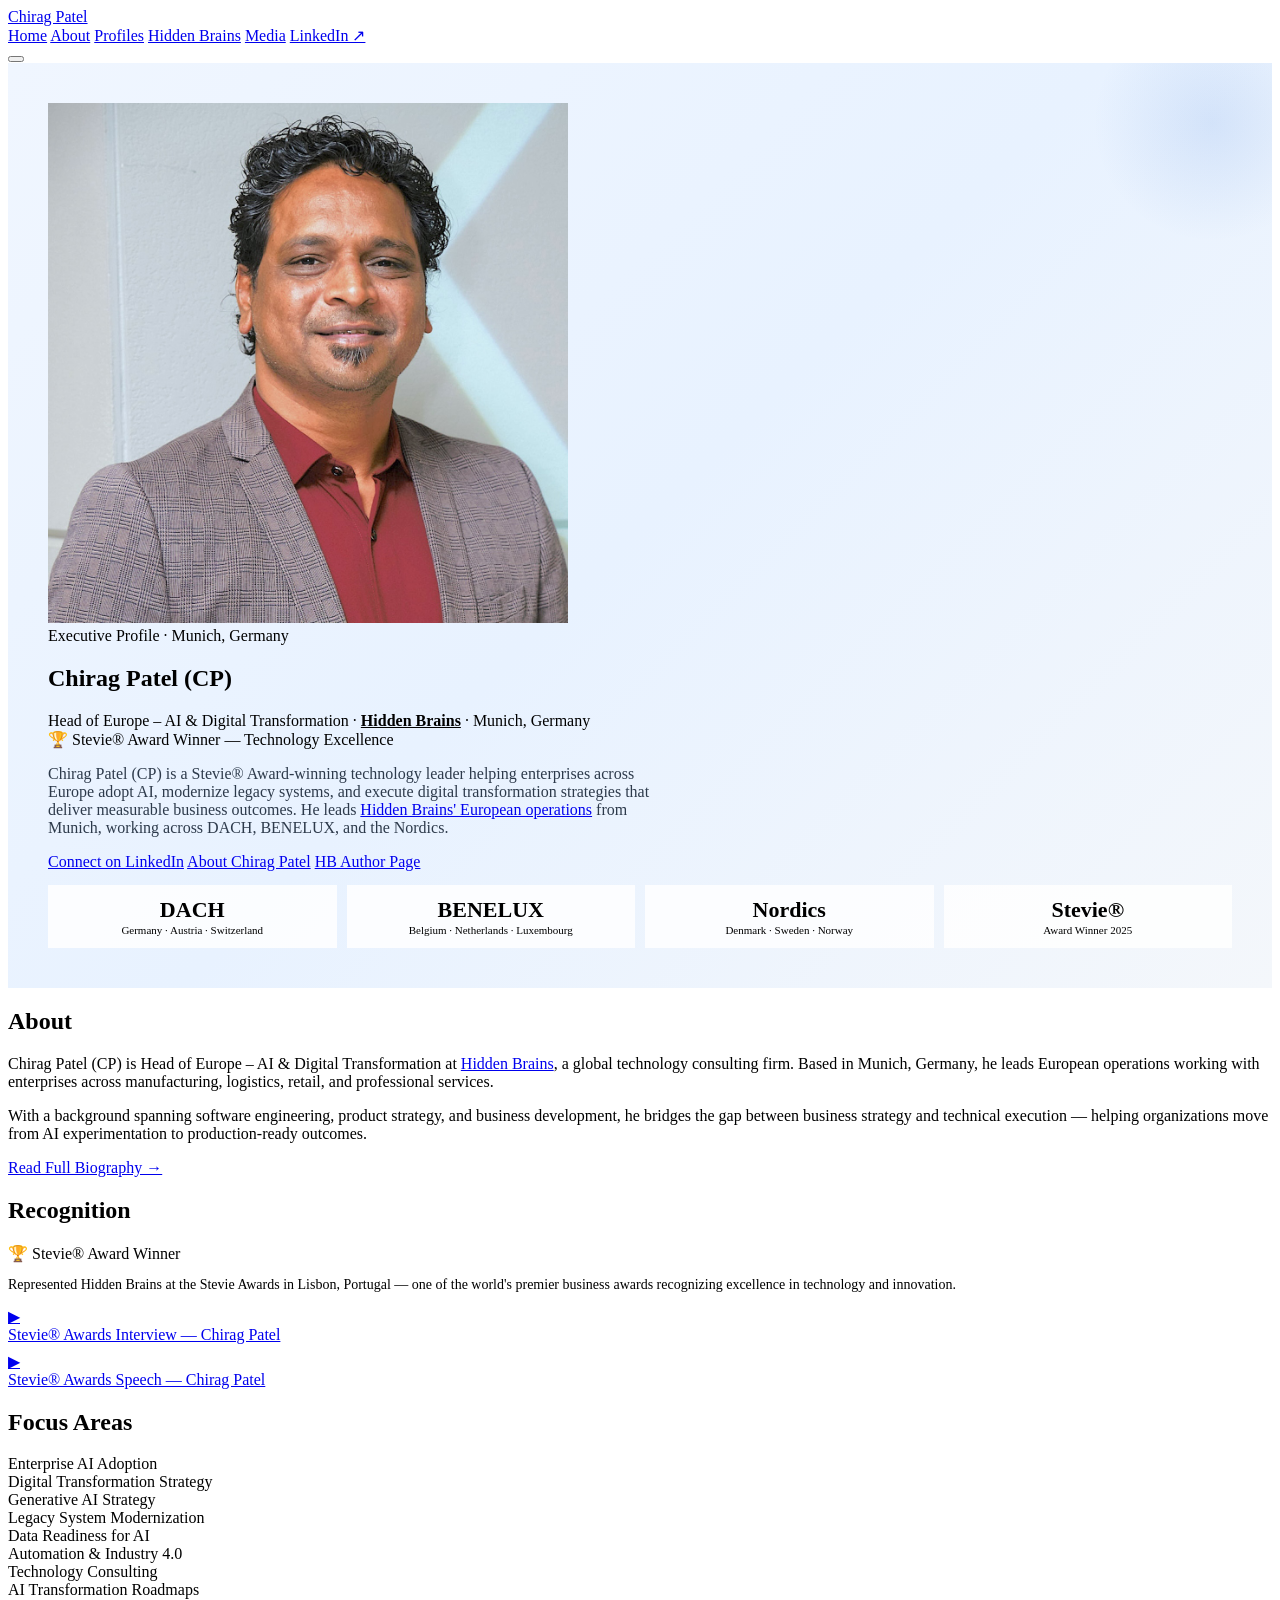
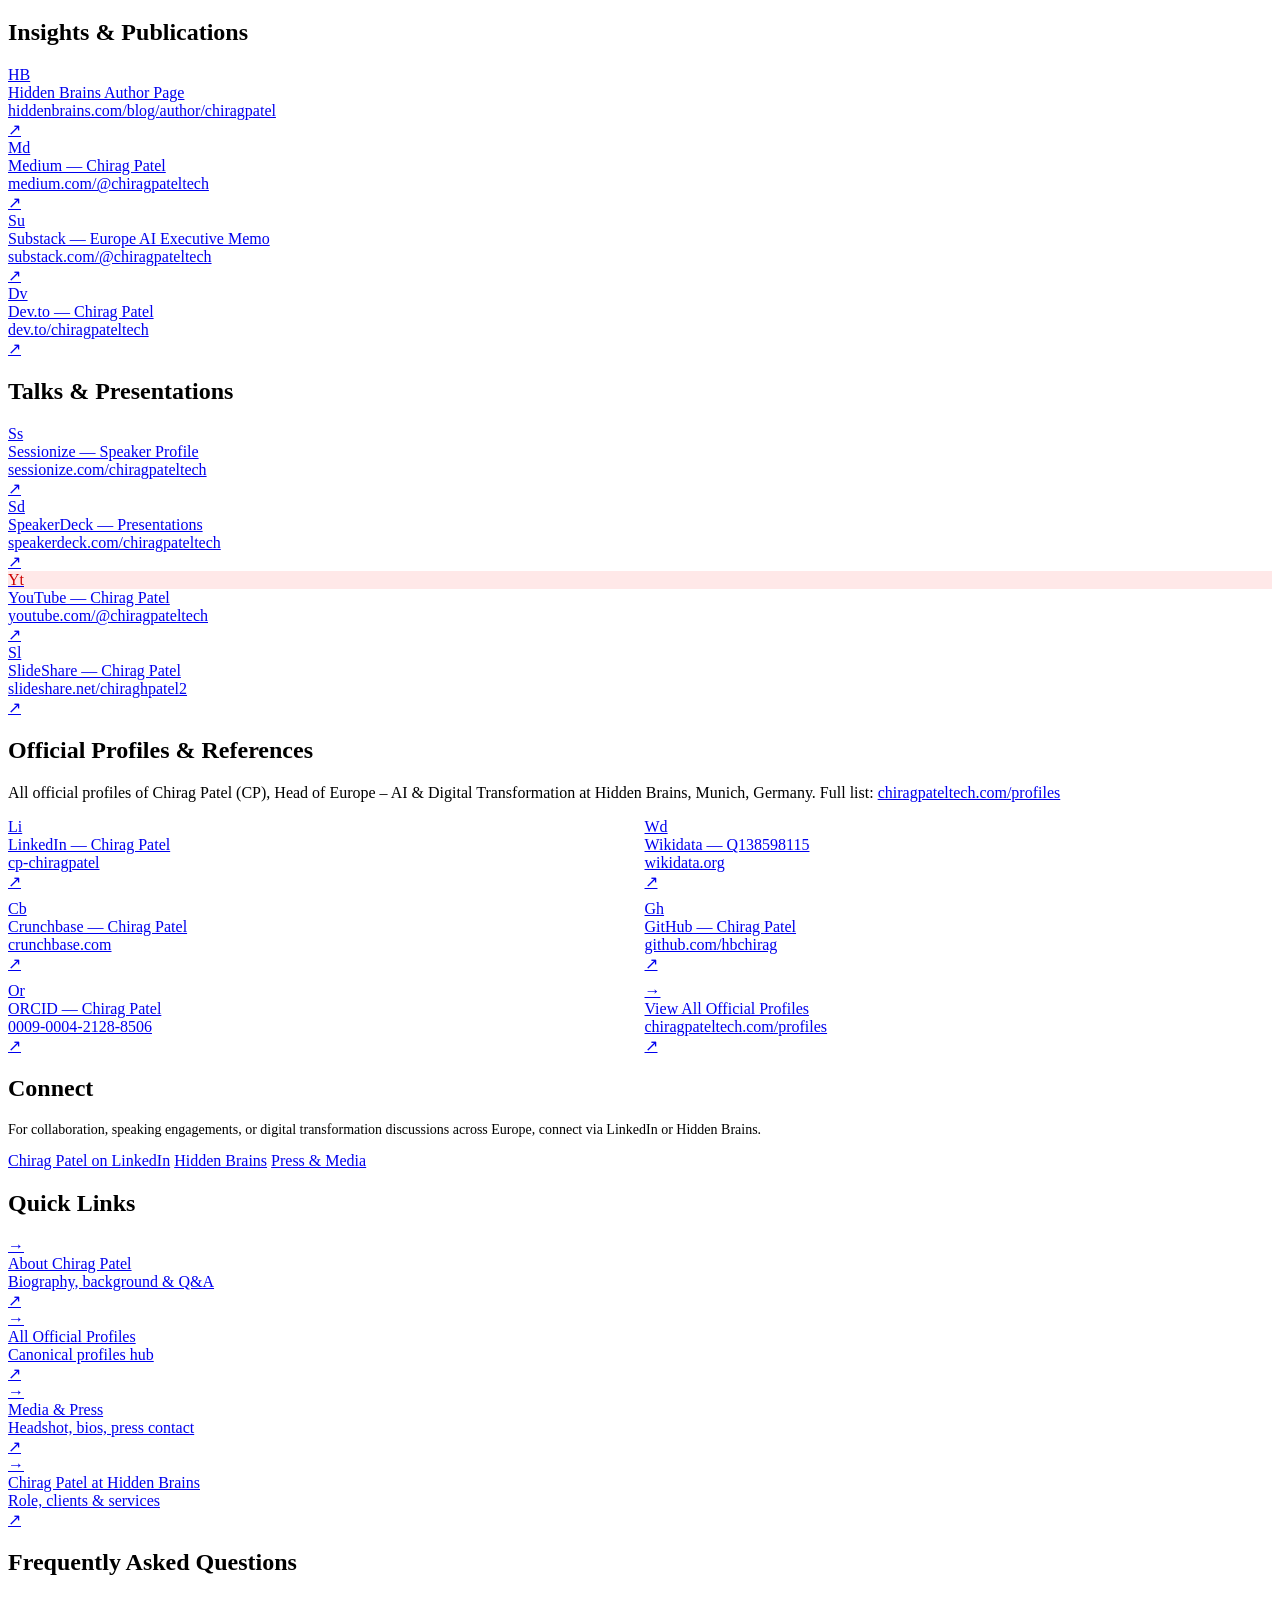
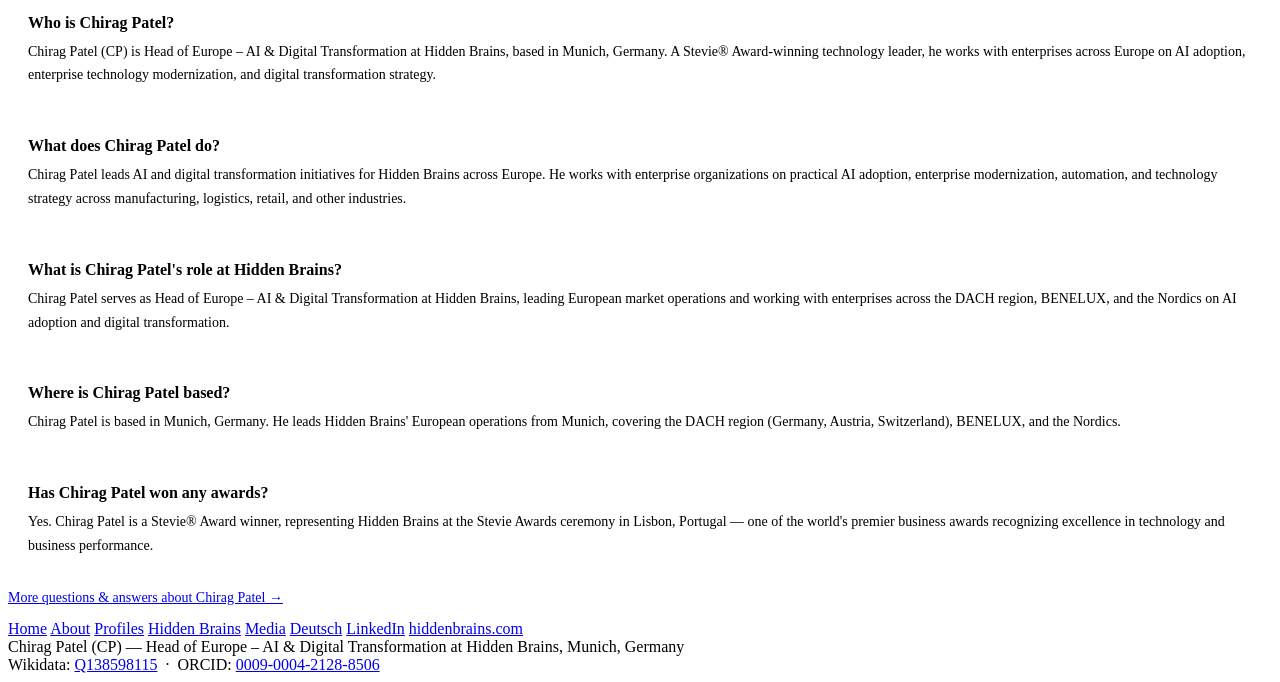
==== index.html @ 12da38e2 "Update index.html" ====
<!DOCTYPE html>
<html lang="en">
<head>
<meta charset="UTF-8"/>
<meta name="viewport" content="width=device-width,initial-scale=1.0"/>
<title>Chirag Patel (CP) — AI & Digital Transformation | Munich</title>
<meta name="description" content="Chirag Patel (CP), Head of Europe – AI & Digital Transformation at Hidden Brains, Munich. Stevie® Award winner. Enterprise AI across Europe."/>
<meta name="author" content="Chirag Patel"/>
<meta name="robots" content="index, follow"/>
<link rel="canonical" href="https://chiragpateltech.com/"/>
<link rel="alternate" hreflang="en" href="https://chiragpateltech.com/"/>
<link rel="alternate" hreflang="de" href="https://chiragpateltech.com/chirag-patel-muenchen"/>
<link rel="alternate" hreflang="x-default" href="https://chiragpateltech.com/"/>
<meta name="google-site-verification" content="b51nEF5Mv8X1yjSTfAau5msGA1bmDhkhypOXOXztSyU"/>
<meta name="msvalidate.01" content="3B73894235598F8B4BD6E9AF2F47E3A2"/>
<meta name="p:domain_verify" content="a752d822ec70c8e06800a8be96e46be3"/>
<meta property="og:title" content="Chirag Patel | Head of Europe – AI & Digital Transformation | Hidden Brains"/>
<meta property="og:description" content="Chirag Patel (CP) is Head of Europe – AI & Digital Transformation at Hidden Brains, Munich. Stevie® Award-winning technology leader helping European enterprises adopt AI."/>
<meta property="og:type" content="profile"/>
<meta property="og:url" content="https://chiragpateltech.com/"/>
<meta property="og:image" content="https://chiragpateltech.com/chirag-patel-head-of-europe-ai-digital-transformation.jpg"/>
<meta property="og:image:alt" content="Chirag Patel, Head of Europe – AI & Digital Transformation at Hidden Brains, Munich, Germany"/>
<meta property="og:site_name" content="Chirag Patel"/>
<meta property="og:locale" content="en_GB"/>
<meta property="og:locale:alternate" content="de_DE"/>
<meta property="profile:first_name" content="Chirag"/>
<meta property="profile:last_name" content="Patel"/>
<meta property="profile:username" content="chiragpateltech"/>
<meta name="twitter:card" content="summary_large_image"/>
<meta name="twitter:site" content="@chiragpateltech"/>
<meta name="twitter:creator" content="@chiragpateltech"/>
<meta name="twitter:title" content="Chirag Patel | Head of Europe – AI & Digital Transformation | Hidden Brains"/>
<meta name="twitter:description" content="Chirag Patel (CP) is Head of Europe – AI & Digital Transformation at Hidden Brains, Munich. Stevie® Award-winning leader helping European enterprises adopt AI."/>
<meta name="twitter:image" content="https://chiragpateltech.com/chirag-patel-head-of-europe-ai-digital-transformation.jpg"/>
<link rel="stylesheet" href="/style.css"/>
<script type="application/ld+json">
{"@context":"https://schema.org","@graph":[
{"@type":"WebSite","@id":"https://chiragpateltech.com/#website","url":"https://chiragpateltech.com/","name":"Chirag Patel","inLanguage":"en","description":"Official website of Chirag Patel (CP), Head of Europe – AI & Digital Transformation at Hidden Brains, Munich, Germany."},
{"@type":"Organization","@id":"https://www.hiddenbrains.com/#organization","name":"Hidden Brains","url":"https://www.hiddenbrains.com/"},
{"@type":"Person","@id":"https://chiragpateltech.com/#person","name":"Chirag Patel","alternateName":"CP","url":"https://chiragpateltech.com/","image":{"@type":"ImageObject","url":"https://chiragpateltech.com/chirag-patel-head-of-europe-ai-digital-transformation.jpg","caption":"Chirag Patel, Head of Europe – AI & Digital Transformation at Hidden Brains, Munich, Germany"},"jobTitle":"Head of Europe – AI & Digital Transformation","description":"Chirag Patel (CP) is Head of Europe – AI & Digital Transformation at Hidden Brains, based in Munich, Germany. Stevie® Award-winning technology leader helping enterprises across Europe adopt AI and execute digital transformation strategies.","award":"Stevie® Award","email":"chirag.hpatel@hiddenbrains.in","address":{"@type":"PostalAddress","addressLocality":"Munich","addressRegion":"Bavaria","addressCountry":"DE"},"worksFor":{"@id":"https://www.hiddenbrains.com/#organization"},"affiliation":{"@id":"https://www.hiddenbrains.com/#organization"},"knowsAbout":["Artificial Intelligence","Digital Transformation","Enterprise Technology","AI Strategy","Generative AI","Industry 4.0","Enterprise Automation","Technology Consulting"],"sameAs":["https://www.linkedin.com/in/cp-chiragpatel","https://www.wikidata.org/wiki/Q138598115","https://orcid.org/0009-0004-2128-8506","https://github.com/hbchirag","https://medium.com/@chiragpateltech","https://www.crunchbase.com/person/chirag-patel-a40a","https://huggingface.co/chiragpateltech","https://sessionize.com/chiragpateltech","https://x.com/chiragpateltech","https://substack.com/@chiragpateltech","https://speakerdeck.com/chiragpateltech","https://stackoverflow.com/users/3539782/chirag-patel","https://www.hiddenbrains.com/blog/author/chiragpatel","https://dev.to/chiragpateltech","https://www.xing.com/profile/Chirag_Patel011835","https://www.quora.com/profile/Chirag-Patel-434","https://gravatar.com/chiragpateltech","https://www.producthunt.com/@chiragpatelhiddenbrains","https://wellfound.com/u/chiragpateltech","https://www.indiehackers.com/chiragpateltech","https://independent.academia.edu/chiragpateltech","https://www.scribd.com/chiragpateltech","https://issuu.com/chiragpatelhiddenbrains","https://gitlab.com/chiragpateltech","https://flipboard.com/@chiragpateltech","https://vimeo.com/chiragpateltech","https://www.reddit.com/user/chirag_patel_hb/","https://www.slideshare.net/chiraghpatel2","https://about.me/chiragpatelhb","https://www.behance.net/chiragpatelhb","https://dribbble.com/chiragpateltech","https://codepen.io/chiragpatelhiddenbrains","https://de.pinterest.com/chiragpateltecheu/","https://www.flickr.com/people/chiragpatelhiddenbrains","https://unsplash.com/@chiragpateltech","https://500px.com/p/chiragpateltech","https://www.tumblr.com/chiragpatelhiddenbrains","https://wordpress.com/reader/users/chiragpateltech","https://bsky.app/profile/chiragpateltech.bsky.social","https://mastodon.social/@chiragpatel","https://www.youtube.com/@chiragpateltech","https://www.f6s.com/chirag-patel-hiddenbrains"]},
{"@type":"WebPage","@id":"https://chiragpateltech.com/#webpage","url":"https://chiragpateltech.com/","name":"Chirag Patel | Head of Europe – AI & Digital Transformation | Hidden Brains","isPartOf":{"@id":"https://chiragpateltech.com/#website"},"about":{"@id":"https://chiragpateltech.com/#person"},"mainEntity":{"@id":"https://chiragpateltech.com/#person"},"inLanguage":"en"},
{"@type":"FAQPage","@id":"https://chiragpateltech.com/#faq","mainEntity":[
{"@type":"Question","name":"Who is Chirag Patel?","acceptedAnswer":{"@type":"Answer","text":"Chirag Patel (CP) is Head of Europe – AI & Digital Transformation at Hidden Brains, based in Munich, Germany. A Stevie® Award-winning technology leader, he works with enterprises across Europe on AI adoption, enterprise technology modernization, and digital transformation strategy."}},
{"@type":"Question","name":"What does Chirag Patel do?","acceptedAnswer":{"@type":"Answer","text":"Chirag Patel leads AI and digital transformation initiatives for Hidden Brains across Europe, working with enterprise organizations on practical AI adoption, enterprise modernization, automation, and technology strategy across manufacturing, logistics, retail, and other industries."}},
{"@type":"Question","name":"What is Chirag Patel's role at Hidden Brains?","acceptedAnswer":{"@type":"Answer","text":"Chirag Patel serves as Head of Europe – AI & Digital Transformation at Hidden Brains, leading European market operations and working with enterprises across the DACH region, BENELUX, and the Nordics."}},
{"@type":"Question","name":"Where is Chirag Patel based?","acceptedAnswer":{"@type":"Answer","text":"Chirag Patel is based in Munich, Germany, leading Hidden Brains' European operations across the DACH region, BENELUX, and the Nordics."}},
{"@type":"Question","name":"Has Chirag Patel won any awards?","acceptedAnswer":{"@type":"Answer","text":"Yes. Chirag Patel is a Stevie® Award winner, representing Hidden Brains at the Stevie Awards — one of the world's premier business awards recognizing excellence in technology and business performance."}}
]}
]}
</script>
<style>
.hero-section{background:linear-gradient(135deg,#f0f6ff 0%,#e8f2ff 50%,#f4f7fb 100%);border-radius:var(--r-xl);padding:40px;margin-bottom:20px;border:1px solid var(--line);overflow:hidden;position:relative}
.hero-section::after{content:"";position:absolute;top:-60px;right:-60px;width:240px;height:240px;background:radial-gradient(circle,rgba(11,87,208,.1) 0%,transparent 70%);pointer-events:none}
.hero-section .hero-grid{position:relative;z-index:1}
.stat-row{display:flex;flex-wrap:wrap;gap:10px;margin-top:14px}
.stat-item{background:rgba(255,255,255,.85);border:1px solid var(--line);border-radius:var(--r-md);padding:12px 16px;text-align:center;flex:1;min-width:120px}
.stat-n{font-size:22px;font-weight:800;color:var(--accent-dark)}
.stat-l{font-size:11px;color:var(--muted);margin-top:1px}
.focus-section{margin-top:20px}
.profiles-2col{display:grid;grid-template-columns:1fr 1fr;gap:9px}
.section-gap{margin-top:20px}
.faq-item{padding:18px 20px;background:var(--bg2);border:1px solid var(--line);border-radius:var(--r-lg);margin-bottom:14px}
.faq-q{font-size:16px;font-weight:700;color:var(--text);margin-bottom:8px}
.faq-a{font-size:14px;color:var(--muted);margin:0;line-height:1.7}
@media(max-width:768px){.hero-section{padding:24px}.profiles-2col{grid-template-columns:1fr}.stat-row{gap:8px}}
</style>
</head>
<body>

<nav class="sitenav">
  <div class="nav-inner">
    <a class="nav-brand" href="/" title="Chirag Patel — Home">Chirag Patel</a>
    <div class="nav-links" id="navlinks">
      <a href="/" class="act" title="Home">Home</a>
      <a href="/about-chirag-patel" title="About Chirag Patel">About</a>
      <a href="/profiles" title="Official Profiles">Profiles</a>
      <a href="/chirag-patel-hidden-brains" title="Chirag Patel at Hidden Brains">Hidden Brains</a>
      <a href="/media" title="Media & Press">Media</a>
      <a class="nav-cta" href="https://www.linkedin.com/in/cp-chiragpatel" target="_blank" rel="noopener" title="Connect on LinkedIn">LinkedIn ↗</a>
    </div>
    <button class="nav-toggle" id="navtoggle" aria-label="Open menu"><span></span><span></span><span></span></button>
  </div>
</nav>

<div class="wrap">

  <!-- HERO -->
  <section class="hero-section">
    <div class="hero-grid">
      <div class="hero-photo-wrap">
        <img class="hero-photo" src="/chirag-patel-head-of-europe-ai-digital-transformation.jpg" alt="Chirag Patel, Head of Europe – AI & Digital Transformation at Hidden Brains, based in Munich, Germany" width="520" height="520" loading="eager" fetchpriority="high"/>
      </div>
      <div>
        <div class="eyebrow">Executive Profile · Munich, Germany</div>
        <h1 class="page-title">Chirag Patel (CP)</h1>
        <div class="meta-line">
          <span class="meta-tag">Head of Europe – AI &amp; Digital Transformation</span>
          <span class="meta-dot">·</span>
          <a href="https://www.hiddenbrains.com/" target="_blank" rel="noopener" title="Hidden Brains" style="color:var(--muted);font-weight:600">Hidden Brains</a>
          <span class="meta-dot">·</span>
          <span>Munich, Germany</span>
        </div>
        <div class="award-badge" style="margin-bottom:16px">🏆 Stevie® Award Winner — Technology Excellence</div>
        <p style="font-size:16px;color:#2d3a4b;max-width:620px">Chirag Patel (CP) is a Stevie® Award-winning technology leader helping enterprises across Europe adopt AI, modernize legacy systems, and execute digital transformation strategies that deliver measurable business outcomes. He leads <a href="https://www.hiddenbrains.com/software-development-company-europe.html" target="_blank" rel="noopener" title="Hidden Brains Europe">Hidden Brains' European operations</a> from Munich, working across DACH, BENELUX, and the Nordics.</p>
        <div class="btn-group">
          <a class="btn btn-p" href="https://www.linkedin.com/in/cp-chiragpatel" target="_blank" rel="noopener" title="Chirag Patel on LinkedIn">Connect on LinkedIn</a>
          <a class="btn btn-s" href="/about-chirag-patel" title="About Chirag Patel">About Chirag Patel</a>
          <a class="btn btn-s" href="https://www.hiddenbrains.com/blog/author/chiragpatel" target="_blank" rel="noopener" title="Chirag Patel at Hidden Brains">HB Author Page</a>
        </div>
        <div class="stat-row">
          <div class="stat-item"><div class="stat-n">DACH</div><div class="stat-l">Germany · Austria · Switzerland</div></div>
          <div class="stat-item"><div class="stat-n">BENELUX</div><div class="stat-l">Belgium · Netherlands · Luxembourg</div></div>
          <div class="stat-item"><div class="stat-n">Nordics</div><div class="stat-l">Denmark · Sweden · Norway</div></div>
          <div class="stat-item"><div class="stat-n">Stevie®</div><div class="stat-l">Award Winner 2025</div></div>
        </div>
      </div>
    </div>
  </section>

  <!-- ABOUT + RECOGNITION 2-COL -->
  <div class="g2 section-gap">
    <div class="card">
      <h2 class="sec-title">About</h2>
      <p>Chirag Patel (CP) is Head of Europe – AI &amp; Digital Transformation at <a href="https://www.hiddenbrains.com/" target="_blank" rel="noopener" title="Hidden Brains">Hidden Brains</a>, a global technology consulting firm. Based in Munich, Germany, he leads European operations working with enterprises across manufacturing, logistics, retail, and professional services.</p>
      <p>With a background spanning software engineering, product strategy, and business development, he bridges the gap between business strategy and technical execution — helping organizations move from AI experimentation to production-ready outcomes.</p>
      <a class="btn btn-s" href="/about-chirag-patel" title="Full biography of Chirag Patel" style="margin-top:6px">Read Full Biography →</a>
    </div>
    <div class="card">
      <h2 class="sec-title">Recognition</h2>
      <div class="award-badge" style="margin-bottom:14px">🏆 Stevie® Award Winner</div>
      <p style="font-size:14px;color:var(--muted)">Represented Hidden Brains at the Stevie Awards in Lisbon, Portugal — one of the world's premier business awards recognizing excellence in technology and innovation.</p>
      <div style="margin-top:14px;display:grid;gap:8px">
        <a class="vid-row" href="https://www.youtube.com/watch?v=zhTV5Y3raMI" target="_blank" rel="noopener" title="Chirag Patel Stevie Awards Interview">
          <div class="vid-icon">▶</div>
          <div class="vid-title">Stevie® Awards Interview — Chirag Patel</div>
        </a>
        <a class="vid-row" href="https://www.youtube.com/watch?v=dyERn0jrpK0" target="_blank" rel="noopener" title="Chirag Patel Stevie Awards Speech">
          <div class="vid-icon">▶</div>
          <div class="vid-title">Stevie® Awards Speech — Chirag Patel</div>
        </a>
      </div>
    </div>
  </div>

  <!-- FOCUS AREAS -->
  <div class="card section-gap">
    <h2 class="sec-title">Focus Areas</h2>
    <div class="g4">
      <div class="chip">Enterprise AI Adoption</div>
      <div class="chip">Digital Transformation Strategy</div>
      <div class="chip">Generative AI Strategy</div>
      <div class="chip">Legacy System Modernization</div>
      <div class="chip">Data Readiness for AI</div>
      <div class="chip">Automation &amp; Industry 4.0</div>
      <div class="chip">Technology Consulting</div>
      <div class="chip">AI Transformation Roadmaps</div>
    </div>
  </div>

  <!-- INSIGHTS + TALKS -->
  <div class="g2 section-gap">
    <div class="card">
      <h2 class="sec-title">Insights &amp; Publications</h2>
      <div class="p-list">
        <a class="p-row" href="https://www.hiddenbrains.com/blog/author/chiragpatel" target="_blank" rel="noopener" title="Chirag Patel articles at Hidden Brains">
          <div class="p-icon">HB</div>
          <div class="p-info"><div class="p-name">Hidden Brains Author Page</div><div class="p-handle">hiddenbrains.com/blog/author/chiragpatel</div></div>
          <span class="p-arr">↗</span>
        </a>
        <a class="p-row" href="https://medium.com/@chiragpateltech" target="_blank" rel="noopener" title="Chirag Patel on Medium">
          <div class="p-icon">Md</div>
          <div class="p-info"><div class="p-name">Medium — Chirag Patel</div><div class="p-handle">medium.com/@chiragpateltech</div></div>
          <span class="p-arr">↗</span>
        </a>
        <a class="p-row" href="https://substack.com/@chiragpateltech" target="_blank" rel="noopener" title="Chirag Patel Substack">
          <div class="p-icon">Su</div>
          <div class="p-info"><div class="p-name">Substack — Europe AI Executive Memo</div><div class="p-handle">substack.com/@chiragpateltech</div></div>
          <span class="p-arr">↗</span>
        </a>
        <a class="p-row" href="https://dev.to/chiragpateltech" target="_blank" rel="noopener" title="Chirag Patel on Dev.to">
          <div class="p-icon">Dv</div>
          <div class="p-info"><div class="p-name">Dev.to — Chirag Patel</div><div class="p-handle">dev.to/chiragpateltech</div></div>
          <span class="p-arr">↗</span>
        </a>
      </div>
    </div>
    <div class="card">
      <h2 class="sec-title">Talks &amp; Presentations</h2>
      <div class="p-list">
        <a class="p-row" href="https://sessionize.com/chiragpateltech" target="_blank" rel="noopener" title="Chirag Patel speaker profile on Sessionize">
          <div class="p-icon">Ss</div>
          <div class="p-info"><div class="p-name">Sessionize — Speaker Profile</div><div class="p-handle">sessionize.com/chiragpateltech</div></div>
          <span class="p-arr">↗</span>
        </a>
        <a class="p-row" href="https://speakerdeck.com/chiragpateltech" target="_blank" rel="noopener" title="Chirag Patel on SpeakerDeck">
          <div class="p-icon">Sd</div>
          <div class="p-info"><div class="p-name">SpeakerDeck — Presentations</div><div class="p-handle">speakerdeck.com/chiragpateltech</div></div>
          <span class="p-arr">↗</span>
        </a>
        <a class="p-row" href="https://www.youtube.com/@chiragpateltech" target="_blank" rel="noopener" title="Chirag Patel YouTube Channel">
          <div class="p-icon" style="background:#ffe8e8;color:#c00">Yt</div>
          <div class="p-info"><div class="p-name">YouTube — Chirag Patel</div><div class="p-handle">youtube.com/@chiragpateltech</div></div>
          <span class="p-arr">↗</span>
        </a>
        <a class="p-row" href="https://www.slideshare.net/chiraghpatel2" target="_blank" rel="noopener" title="Chirag Patel on SlideShare">
          <div class="p-icon">Sl</div>
          <div class="p-info"><div class="p-name">SlideShare — Chirag Patel</div><div class="p-handle">slideshare.net/chiraghpatel2</div></div>
          <span class="p-arr">↗</span>
        </a>
      </div>
    </div>
  </div>

  <!-- OFFICIAL PROFILES -->
  <div class="card section-gap">
    <h2 class="sec-title">Official Profiles &amp; References</h2>
    <p class="text-sm text-muted mb-4">All official profiles of Chirag Patel (CP), Head of Europe – AI &amp; Digital Transformation at Hidden Brains, Munich, Germany. Full list: <a href="/profiles" title="All official Chirag Patel profiles">chiragpateltech.com/profiles</a></p>
    <div class="profiles-2col">
      <a class="p-row" href="https://www.linkedin.com/in/cp-chiragpatel" target="_blank" rel="noopener" title="Chirag Patel LinkedIn"><div class="p-icon">Li</div><div class="p-info"><div class="p-name">LinkedIn — Chirag Patel</div><div class="p-handle">cp-chiragpatel</div></div><span class="p-arr">↗</span></a>
      <a class="p-row" href="https://www.wikidata.org/wiki/Q138598115" target="_blank" rel="noopener" title="Chirag Patel Wikidata"><div class="p-icon">Wd</div><div class="p-info"><div class="p-name">Wikidata — Q138598115</div><div class="p-handle">wikidata.org</div></div><span class="p-arr">↗</span></a>
      <a class="p-row" href="https://www.crunchbase.com/person/chirag-patel-a40a" target="_blank" rel="noopener" title="Chirag Patel Crunchbase"><div class="p-icon">Cb</div><div class="p-info"><div class="p-name">Crunchbase — Chirag Patel</div><div class="p-handle">crunchbase.com</div></div><span class="p-arr">↗</span></a>
      <a class="p-row" href="https://github.com/hbchirag" target="_blank" rel="noopener" title="Chirag Patel GitHub"><div class="p-icon">Gh</div><div class="p-info"><div class="p-name">GitHub — Chirag Patel</div><div class="p-handle">github.com/hbchirag</div></div><span class="p-arr">↗</span></a>
      <a class="p-row" href="https://orcid.org/0009-0004-2128-8506" target="_blank" rel="noopener" title="Chirag Patel ORCID"><div class="p-icon">Or</div><div class="p-info"><div class="p-name">ORCID — Chirag Patel</div><div class="p-handle">0009-0004-2128-8506</div></div><span class="p-arr">↗</span></a>
      <a class="p-row" href="/profiles" title="All official profiles of Chirag Patel"><div class="p-icon" style="background:var(--bg2)">→</div><div class="p-info"><div class="p-name">View All Official Profiles</div><div class="p-handle">chiragpateltech.com/profiles</div></div><span class="p-arr">↗</span></a>
    </div>
  </div>

  <!-- CONNECT + QUICK LINKS -->
  <div class="g2 section-gap">
    <div class="card">
      <h2 class="sec-title">Connect</h2>
      <p style="color:var(--muted);font-size:14px">For collaboration, speaking engagements, or digital transformation discussions across Europe, connect via LinkedIn or Hidden Brains.</p>
      <div class="btn-group">
        <a class="btn btn-p" href="https://www.linkedin.com/in/cp-chiragpatel" target="_blank" rel="noopener" title="Chirag Patel LinkedIn">Chirag Patel on LinkedIn</a>
        <a class="btn btn-s" href="https://www.hiddenbrains.com/" target="_blank" rel="noopener" title="Hidden Brains Website">Hidden Brains</a>
        <a class="btn btn-s" href="/media" title="Press & Media resources for Chirag Patel">Press &amp; Media</a>
      </div>
    </div>
    <div class="card">
      <h2 class="sec-title">Quick Links</h2>
      <div class="p-list">
        <a class="p-row" href="/about-chirag-patel" title="About Chirag Patel"><div class="p-icon">→</div><div class="p-info"><div class="p-name">About Chirag Patel</div><div class="p-handle">Biography, background &amp; Q&amp;A</div></div><span class="p-arr">↗</span></a>
        <a class="p-row" href="/profiles" title="All official Chirag Patel profiles"><div class="p-icon">→</div><div class="p-info"><div class="p-name">All Official Profiles</div><div class="p-handle">Canonical profiles hub</div></div><span class="p-arr">↗</span></a>
        <a class="p-row" href="/media" title="Media & Press"><div class="p-icon">→</div><div class="p-info"><div class="p-name">Media &amp; Press</div><div class="p-handle">Headshot, bios, press contact</div></div><span class="p-arr">↗</span></a>
        <a class="p-row" href="/chirag-patel-hidden-brains" title="Chirag Patel at Hidden Brains"><div class="p-icon">→</div><div class="p-info"><div class="p-name">Chirag Patel at Hidden Brains</div><div class="p-handle">Role, clients &amp; services</div></div><span class="p-arr">↗</span></a>
      </div>
    </div>
  </div>

  <!-- FAQ -->
  <div class="card section-gap">
    <h2 class="sec-title">Frequently Asked Questions</h2>
    <div class="faq-item"><div class="faq-q">Who is Chirag Patel?</div><p class="faq-a">Chirag Patel (CP) is Head of Europe – AI &amp; Digital Transformation at Hidden Brains, based in Munich, Germany. A Stevie® Award-winning technology leader, he works with enterprises across Europe on AI adoption, enterprise technology modernization, and digital transformation strategy.</p></div>
    <div class="faq-item"><div class="faq-q">What does Chirag Patel do?</div><p class="faq-a">Chirag Patel leads AI and digital transformation initiatives for Hidden Brains across Europe. He works with enterprise organizations on practical AI adoption, enterprise modernization, automation, and technology strategy across manufacturing, logistics, retail, and other industries.</p></div>
    <div class="faq-item"><div class="faq-q">What is Chirag Patel's role at Hidden Brains?</div><p class="faq-a">Chirag Patel serves as Head of Europe – AI &amp; Digital Transformation at Hidden Brains, leading European market operations and working with enterprises across the DACH region, BENELUX, and the Nordics on AI adoption and digital transformation.</p></div>
    <div class="faq-item"><div class="faq-q">Where is Chirag Patel based?</div><p class="faq-a">Chirag Patel is based in Munich, Germany. He leads Hidden Brains' European operations from Munich, covering the DACH region (Germany, Austria, Switzerland), BENELUX, and the Nordics.</p></div>
    <div class="faq-item"><div class="faq-q">Has Chirag Patel won any awards?</div><p class="faq-a">Yes. Chirag Patel is a Stevie® Award winner, representing Hidden Brains at the Stevie Awards ceremony in Lisbon, Portugal — one of the world's premier business awards recognizing excellence in technology and business performance.</p></div>
    <p style="margin-top:14px;font-size:14px"><a href="/about-chirag-patel" title="More questions about Chirag Patel">More questions &amp; answers about Chirag Patel →</a></p>
  </div>

</div><!-- /wrap -->

<footer class="site-footer">
  <div class="footer-links">
    <a href="/" title="Home">Home</a>
    <a href="/about-chirag-patel" title="About">About</a>
    <a href="/profiles" title="Profiles">Profiles</a>
    <a href="/chirag-patel-hidden-brains" title="Hidden Brains">Hidden Brains</a>
    <a href="/media" title="Media">Media</a>
    <a href="/chirag-patel-muenchen" title="Deutsch">Deutsch</a>
    <a href="https://www.linkedin.com/in/cp-chiragpatel" target="_blank" rel="noopener" title="LinkedIn">LinkedIn</a>
    <a href="https://www.hiddenbrains.com/" target="_blank" rel="noopener" title="Hidden Brains">hiddenbrains.com</a>
  </div>
  <div class="footer-copy">
    Chirag Patel (CP) — Head of Europe – AI &amp; Digital Transformation at Hidden Brains, Munich, Germany<br>
    Wikidata: <a href="https://www.wikidata.org/wiki/Q138598115" target="_blank" rel="noopener">Q138598115</a> &nbsp;·&nbsp;
    ORCID: <a href="https://orcid.org/0009-0004-2128-8506" target="_blank" rel="noopener">0009-0004-2128-8506</a>
  </div>
</footer>

<script>
document.getElementById('navtoggle').addEventListener('click',function(){
  document.getElementById('navlinks').classList.toggle('open');
});
</script>
</body>
</html>
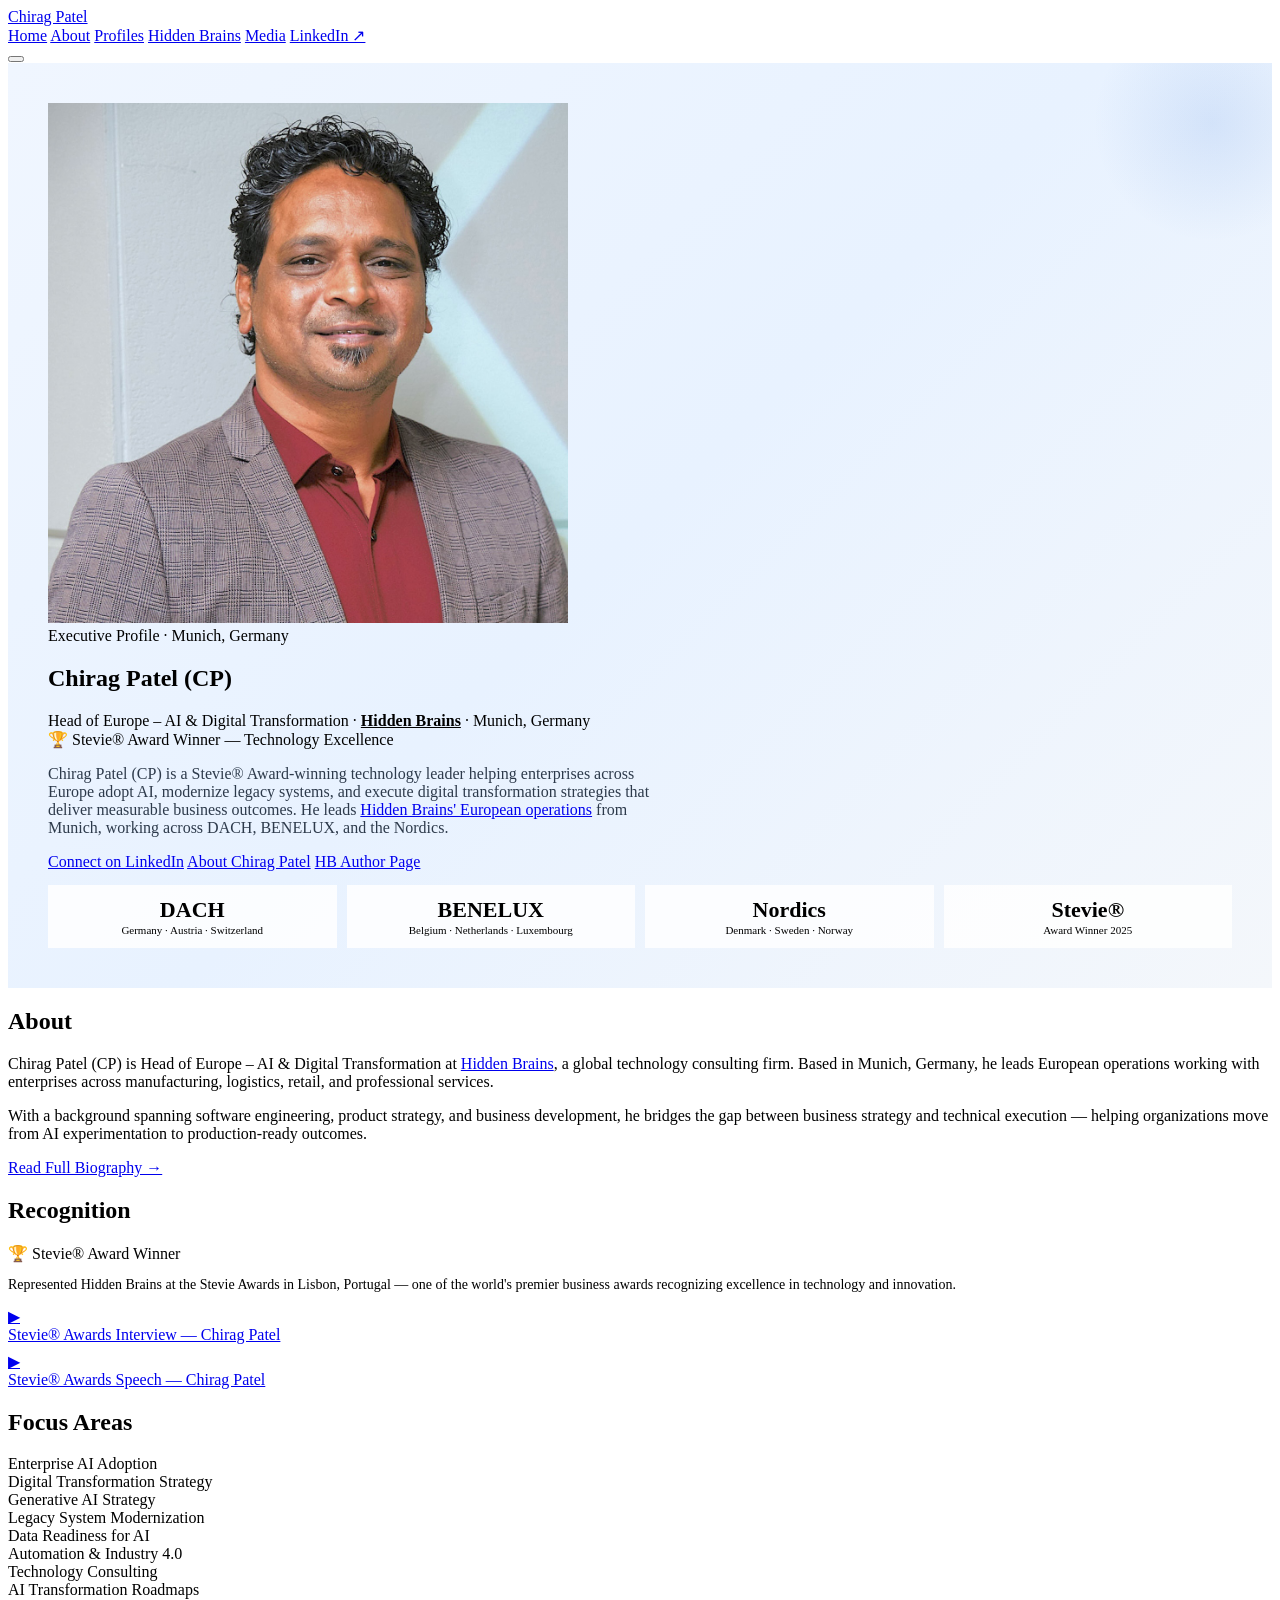
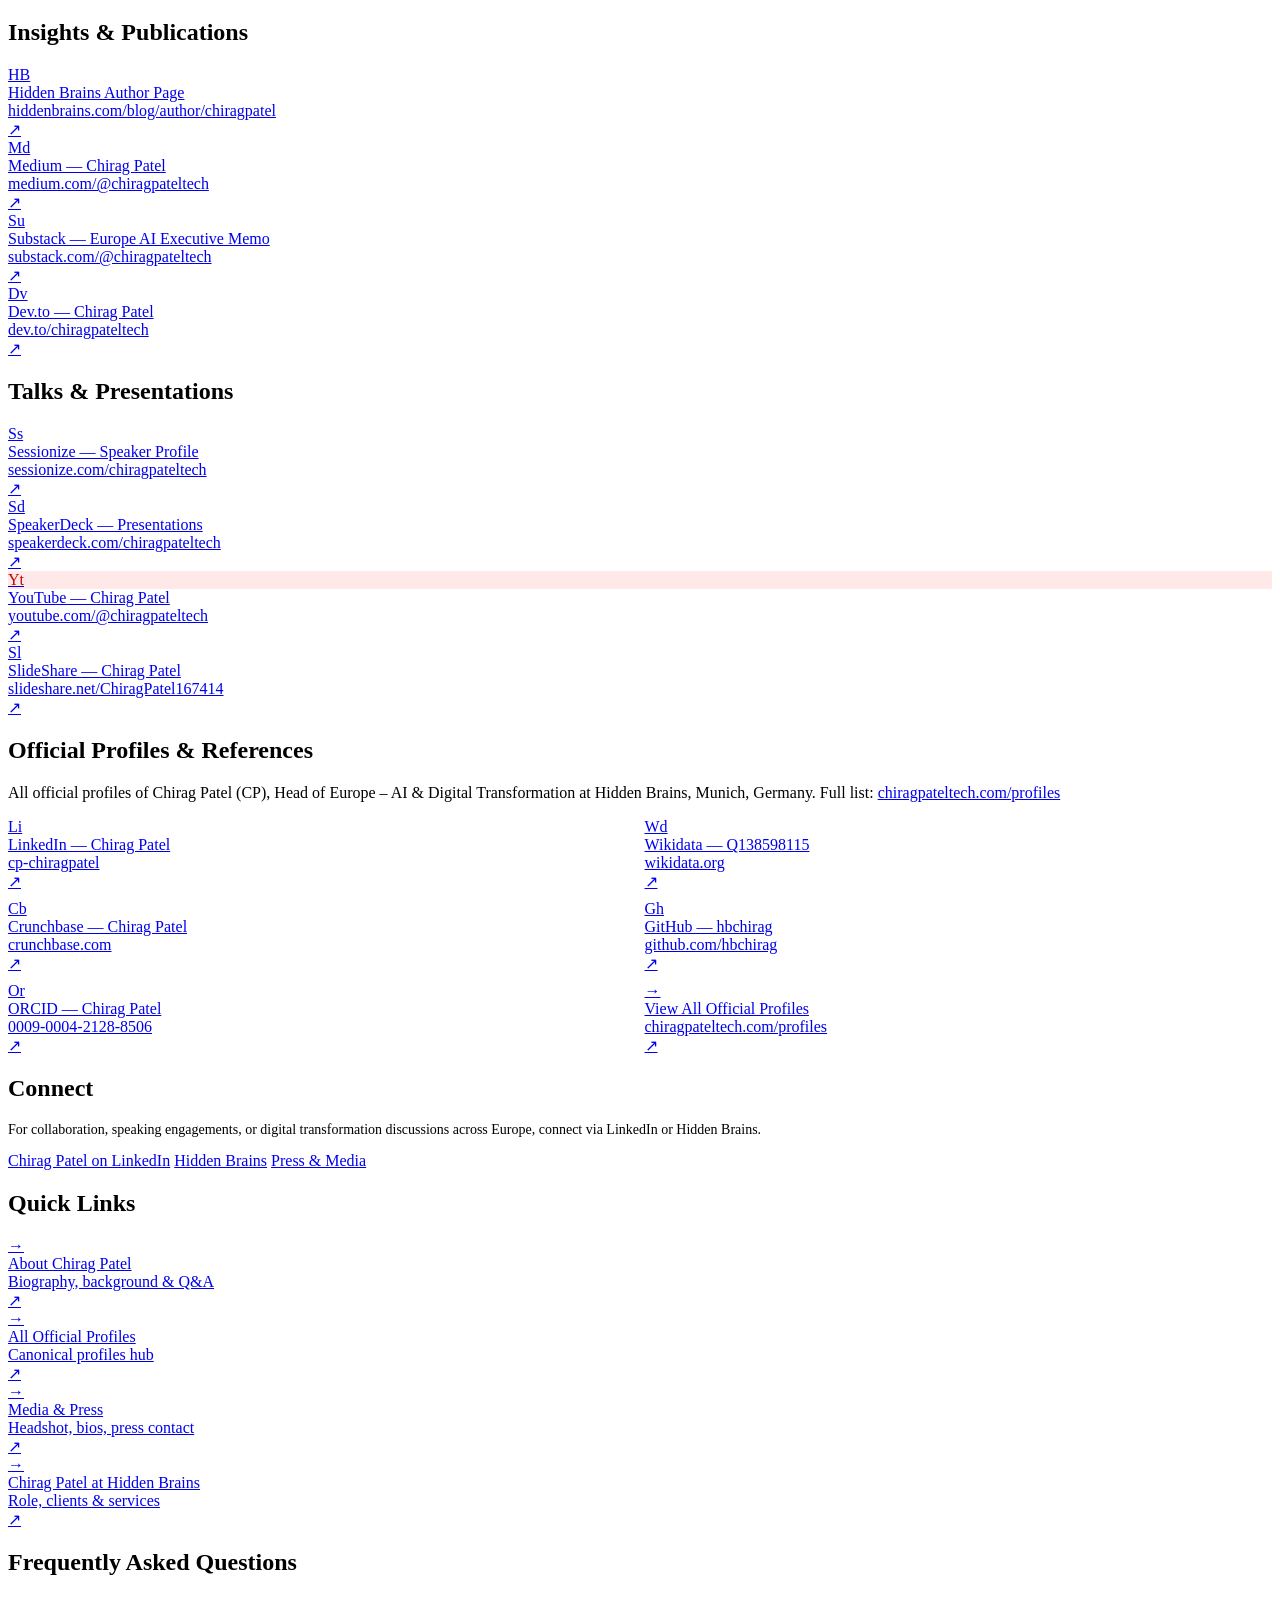
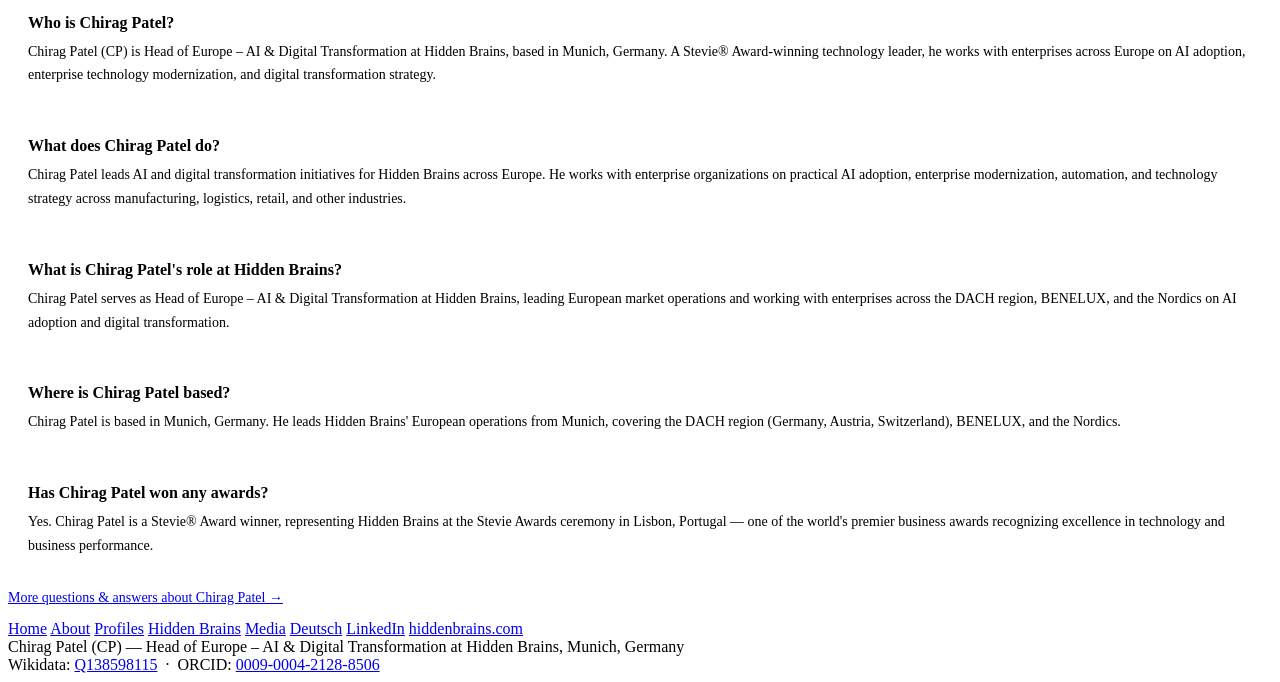
==== commit 2b330aca: "Update index.html" ====
--- a/index.html
+++ b/index.html
@@ -4,12 +4,12 @@
 <meta charset="UTF-8"/>
 <meta name="viewport" content="width=device-width,initial-scale=1.0"/>
 <title>Chirag Patel (CP) — AI & Digital Transformation | Munich</title>
-<meta name="description" content="Chirag Patel (CP), Head of Europe – AI & Digital Transformation at Hidden Brains, Munich. Stevie® Award winner. Enterprise AI across Europe."/>
+<meta name="description" content="Chirag Patel (CP), Head of Europe – AI & Digital Transformation at Hidden Brains, Munich. Stevie® Award winner. Enterprise AI adoption across Europe."/>
 <meta name="author" content="Chirag Patel"/>
 <meta name="robots" content="index, follow"/>
 <link rel="canonical" href="https://chiragpateltech.com/"/>
 <link rel="alternate" hreflang="en" href="https://chiragpateltech.com/"/>
-<link rel="alternate" hreflang="de" href="https://chiragpateltech.com/chirag-patel-muenchen"/>
+<link rel="alternate" hreflang="de" href="https://chiragpateltech.com/chirag-patel-muenchen/"/>
 <link rel="alternate" hreflang="x-default" href="https://chiragpateltech.com/"/>
 <meta name="google-site-verification" content="b51nEF5Mv8X1yjSTfAau5msGA1bmDhkhypOXOXztSyU"/>
 <meta name="msvalidate.01" content="3B73894235598F8B4BD6E9AF2F47E3A2"/>
@@ -37,7 +37,55 @@
 {"@context":"https://schema.org","@graph":[
 {"@type":"WebSite","@id":"https://chiragpateltech.com/#website","url":"https://chiragpateltech.com/","name":"Chirag Patel","inLanguage":"en","description":"Official website of Chirag Patel (CP), Head of Europe – AI & Digital Transformation at Hidden Brains, Munich, Germany."},
 {"@type":"Organization","@id":"https://www.hiddenbrains.com/#organization","name":"Hidden Brains","url":"https://www.hiddenbrains.com/"},
-{"@type":"Person","@id":"https://chiragpateltech.com/#person","name":"Chirag Patel","alternateName":"CP","url":"https://chiragpateltech.com/","image":{"@type":"ImageObject","url":"https://chiragpateltech.com/chirag-patel-head-of-europe-ai-digital-transformation.jpg","caption":"Chirag Patel, Head of Europe – AI & Digital Transformation at Hidden Brains, Munich, Germany"},"jobTitle":"Head of Europe – AI & Digital Transformation","description":"Chirag Patel (CP) is Head of Europe – AI & Digital Transformation at Hidden Brains, based in Munich, Germany. Stevie® Award-winning technology leader helping enterprises across Europe adopt AI and execute digital transformation strategies.","award":"Stevie® Award","email":"chirag.hpatel@hiddenbrains.in","address":{"@type":"PostalAddress","addressLocality":"Munich","addressRegion":"Bavaria","addressCountry":"DE"},"worksFor":{"@id":"https://www.hiddenbrains.com/#organization"},"affiliation":{"@id":"https://www.hiddenbrains.com/#organization"},"knowsAbout":["Artificial Intelligence","Digital Transformation","Enterprise Technology","AI Strategy","Generative AI","Industry 4.0","Enterprise Automation","Technology Consulting"],"sameAs":["https://www.linkedin.com/in/cp-chiragpatel","https://www.wikidata.org/wiki/Q138598115","https://orcid.org/0009-0004-2128-8506","https://github.com/hbchirag","https://medium.com/@chiragpateltech","https://www.crunchbase.com/person/chirag-patel-a40a","https://huggingface.co/chiragpateltech","https://sessionize.com/chiragpateltech","https://x.com/chiragpateltech","https://substack.com/@chiragpateltech","https://speakerdeck.com/chiragpateltech","https://stackoverflow.com/users/3539782/chirag-patel","https://www.hiddenbrains.com/blog/author/chiragpatel","https://dev.to/chiragpateltech","https://www.xing.com/profile/Chirag_Patel011835","https://www.quora.com/profile/Chirag-Patel-434","https://gravatar.com/chiragpateltech","https://www.producthunt.com/@chiragpatelhiddenbrains","https://wellfound.com/u/chiragpateltech","https://www.indiehackers.com/chiragpateltech","https://independent.academia.edu/chiragpateltech","https://www.scribd.com/chiragpateltech","https://issuu.com/chiragpatelhiddenbrains","https://gitlab.com/chiragpateltech","https://flipboard.com/@chiragpateltech","https://vimeo.com/chiragpateltech","https://www.reddit.com/user/chirag_patel_hb/","https://www.slideshare.net/chiraghpatel2","https://about.me/chiragpatelhb","https://www.behance.net/chiragpatelhb","https://dribbble.com/chiragpateltech","https://codepen.io/chiragpatelhiddenbrains","https://de.pinterest.com/chiragpateltecheu/","https://www.flickr.com/people/chiragpatelhiddenbrains","https://unsplash.com/@chiragpateltech","https://500px.com/p/chiragpateltech","https://www.tumblr.com/chiragpatelhiddenbrains","https://wordpress.com/reader/users/chiragpateltech","https://bsky.app/profile/chiragpateltech.bsky.social","https://mastodon.social/@chiragpatel","https://www.youtube.com/@chiragpateltech","https://www.f6s.com/chirag-patel-hiddenbrains"]},
+{"@type":"Person","@id":"https://chiragpateltech.com/#person","name":"Chirag Patel","alternateName":"CP","url":"https://chiragpateltech.com/","telephone":"+49-15792376719","email":"chirag.hpatel@hiddenbrains.in","image":{"@type":"ImageObject","url":"https://chiragpateltech.com/chirag-patel-head-of-europe-ai-digital-transformation.jpg","caption":"Chirag Patel, Head of Europe – AI & Digital Transformation at Hidden Brains, Munich, Germany"},"jobTitle":"Head of Europe – AI & Digital Transformation","description":"Chirag Patel (CP) is Head of Europe – AI & Digital Transformation at Hidden Brains, based in Munich, Germany. Stevie® Award-winning technology leader helping enterprises across Europe adopt AI and execute digital transformation strategies.","award":"Stevie® Award","nationality":{"@type":"Country","name":"India"},"knowsLanguage":["en","de","hi"],"address":{"@type":"PostalAddress","addressLocality":"Munich","addressRegion":"Bavaria","addressCountry":"DE"},"worksFor":{"@id":"https://www.hiddenbrains.com/#organization"},"affiliation":{"@id":"https://www.hiddenbrains.com/#organization"},"knowsAbout":["Artificial Intelligence","Digital Transformation","Enterprise Technology","AI Strategy","Generative AI","Industry 4.0","Enterprise Automation","Technology Consulting"],"sameAs":[
+"https://www.linkedin.com/in/cp-chiragpatel",
+"https://www.wikidata.org/wiki/Q138598115",
+"https://orcid.org/0009-0004-2128-8506",
+"https://github.com/hbchirag",
+"https://medium.com/@chiragpateltech",
+"https://www.crunchbase.com/person/chirag-patel-a40a",
+"https://huggingface.co/chiragpateltech",
+"https://sessionize.com/chiragpateltech",
+"https://x.com/chiragpateltech",
+"https://substack.com/@chiragpateltech",
+"https://speakerdeck.com/chiragpateltech",
+"https://stackoverflow.com/users/3539782/chirag-patel",
+"https://www.hiddenbrains.com/blog/author/chiragpatel",
+"https://dev.to/chiragpateltech",
+"https://www.xing.com/profile/Chirag_Patel011835",
+"https://www.quora.com/profile/Chirag-Patel-434",
+"https://gravatar.com/chiragpateltech",
+"https://www.producthunt.com/@chiragpatelhiddenbrains",
+"https://wellfound.com/u/chiragpateltech",
+"https://www.indiehackers.com/chiragpateltech",
+"https://independent.academia.edu/chiragpateltech",
+"https://www.scribd.com/user/chiragpateltech",
+"https://www.scribd.com/document/1016188378",
+"https://www.scribd.com/presentation/1016188801",
+"https://issuu.com/chiragpatelhiddenbrains",
+"https://issuu.com/chiragpatelhiddenbrains/docs/from_ai_experimentation_to_production_a_framework",
+"https://issuu.com/chiragpatelhiddenbrains/docs/enterprise_ai_adoption_in_europe_challenges_patt",
+"https://gitlab.com/chiragpateltech",
+"https://flipboard.com/@chiragpateltech",
+"https://vimeo.com/chiragpateltech",
+"https://www.reddit.com/user/chirag_patel_hb/",
+"https://www.slideshare.net/ChiragPatel167414",
+"https://about.me/chiragpatelhb",
+"https://de.pinterest.com/chiragpateltecheu/",
+"https://www.flickr.com/people/chiragpatelhiddenbrains",
+"https://unsplash.com/@chiragpateltech",
+"https://500px.com/p/chiragpateltech",
+"https://www.tumblr.com/chiragpateltech",
+"https://wordpress.com/reader/users/chiragpateltech",
+"https://bsky.app/profile/chiragpateltech.bsky.social",
+"https://mastodon.social/@chiragpatel",
+"https://www.youtube.com/@chiragpateltech",
+"https://www.youtube.com/watch?v=zhTV5Y3raMI",
+"https://www.youtube.com/watch?v=dyERn0jrpK0",
+"https://www.f6s.com/chirag-patel-hiddenbrains",
+"https://www.prlog.org/13131289",
+"https://chiragpateltech.com/about-chirag-patel/"
+]},
 {"@type":"WebPage","@id":"https://chiragpateltech.com/#webpage","url":"https://chiragpateltech.com/","name":"Chirag Patel | Head of Europe – AI & Digital Transformation | Hidden Brains","isPartOf":{"@id":"https://chiragpateltech.com/#website"},"about":{"@id":"https://chiragpateltech.com/#person"},"mainEntity":{"@id":"https://chiragpateltech.com/#person"},"inLanguage":"en"},
 {"@type":"FAQPage","@id":"https://chiragpateltech.com/#faq","mainEntity":[
 {"@type":"Question","name":"Who is Chirag Patel?","acceptedAnswer":{"@type":"Answer","text":"Chirag Patel (CP) is Head of Europe – AI & Digital Transformation at Hidden Brains, based in Munich, Germany. A Stevie® Award-winning technology leader, he works with enterprises across Europe on AI adoption, enterprise technology modernization, and digital transformation strategy."}},
@@ -172,7 +220,7 @@
           <div class="p-info"><div class="p-name">Medium — Chirag Patel</div><div class="p-handle">medium.com/@chiragpateltech</div></div>
           <span class="p-arr">↗</span>
         </a>
-        <a class="p-row" href="https://substack.com/@chiragpateltech" target="_blank" rel="noopener" title="Chirag Patel Substack">
+        <a class="p-row" href="https://substack.com/@chiragpateltech" target="_blank" rel="noopener" title="Chirag Patel Substack — Europe AI Executive Memo">
           <div class="p-icon">Su</div>
           <div class="p-info"><div class="p-name">Substack — Europe AI Executive Memo</div><div class="p-handle">substack.com/@chiragpateltech</div></div>
           <span class="p-arr">↗</span>
@@ -202,9 +250,9 @@
           <div class="p-info"><div class="p-name">YouTube — Chirag Patel</div><div class="p-handle">youtube.com/@chiragpateltech</div></div>
           <span class="p-arr">↗</span>
         </a>
-        <a class="p-row" href="https://www.slideshare.net/chiraghpatel2" target="_blank" rel="noopener" title="Chirag Patel on SlideShare">
+        <a class="p-row" href="https://www.slideshare.net/ChiragPatel167414" target="_blank" rel="noopener" title="Chirag Patel on SlideShare">
           <div class="p-icon">Sl</div>
-          <div class="p-info"><div class="p-name">SlideShare — Chirag Patel</div><div class="p-handle">slideshare.net/chiraghpatel2</div></div>
+          <div class="p-info"><div class="p-name">SlideShare — Chirag Patel</div><div class="p-handle">slideshare.net/ChiragPatel167414</div></div>
           <span class="p-arr">↗</span>
         </a>
       </div>
@@ -217,10 +265,10 @@
     <p class="text-sm text-muted mb-4">All official profiles of Chirag Patel (CP), Head of Europe – AI &amp; Digital Transformation at Hidden Brains, Munich, Germany. Full list: <a href="/profiles" title="All official Chirag Patel profiles">chiragpateltech.com/profiles</a></p>
     <div class="profiles-2col">
       <a class="p-row" href="https://www.linkedin.com/in/cp-chiragpatel" target="_blank" rel="noopener" title="Chirag Patel LinkedIn"><div class="p-icon">Li</div><div class="p-info"><div class="p-name">LinkedIn — Chirag Patel</div><div class="p-handle">cp-chiragpatel</div></div><span class="p-arr">↗</span></a>
-      <a class="p-row" href="https://www.wikidata.org/wiki/Q138598115" target="_blank" rel="noopener" title="Chirag Patel Wikidata"><div class="p-icon">Wd</div><div class="p-info"><div class="p-name">Wikidata — Q138598115</div><div class="p-handle">wikidata.org</div></div><span class="p-arr">↗</span></a>
+      <a class="p-row" href="https://www.wikidata.org/wiki/Q138598115" target="_blank" rel="noopener" title="Chirag Patel Wikidata Q138598115"><div class="p-icon">Wd</div><div class="p-info"><div class="p-name">Wikidata — Q138598115</div><div class="p-handle">wikidata.org</div></div><span class="p-arr">↗</span></a>
       <a class="p-row" href="https://www.crunchbase.com/person/chirag-patel-a40a" target="_blank" rel="noopener" title="Chirag Patel Crunchbase"><div class="p-icon">Cb</div><div class="p-info"><div class="p-name">Crunchbase — Chirag Patel</div><div class="p-handle">crunchbase.com</div></div><span class="p-arr">↗</span></a>
-      <a class="p-row" href="https://github.com/hbchirag" target="_blank" rel="noopener" title="Chirag Patel GitHub"><div class="p-icon">Gh</div><div class="p-info"><div class="p-name">GitHub — Chirag Patel</div><div class="p-handle">github.com/hbchirag</div></div><span class="p-arr">↗</span></a>
-      <a class="p-row" href="https://orcid.org/0009-0004-2128-8506" target="_blank" rel="noopener" title="Chirag Patel ORCID"><div class="p-icon">Or</div><div class="p-info"><div class="p-name">ORCID — Chirag Patel</div><div class="p-handle">0009-0004-2128-8506</div></div><span class="p-arr">↗</span></a>
+      <a class="p-row" href="https://github.com/hbchirag" target="_blank" rel="noopener" title="Chirag Patel GitHub"><div class="p-icon">Gh</div><div class="p-info"><div class="p-name">GitHub — hbchirag</div><div class="p-handle">github.com/hbchirag</div></div><span class="p-arr">↗</span></a>
+      <a class="p-row" href="https://orcid.org/0009-0004-2128-8506" target="_blank" rel="noopener" title="Chirag Patel ORCID 0009-0004-2128-8506"><div class="p-icon">Or</div><div class="p-info"><div class="p-name">ORCID — Chirag Patel</div><div class="p-handle">0009-0004-2128-8506</div></div><span class="p-arr">↗</span></a>
       <a class="p-row" href="/profiles" title="All official profiles of Chirag Patel"><div class="p-icon" style="background:var(--bg2)">→</div><div class="p-info"><div class="p-name">View All Official Profiles</div><div class="p-handle">chiragpateltech.com/profiles</div></div><span class="p-arr">↗</span></a>
     </div>
   </div>
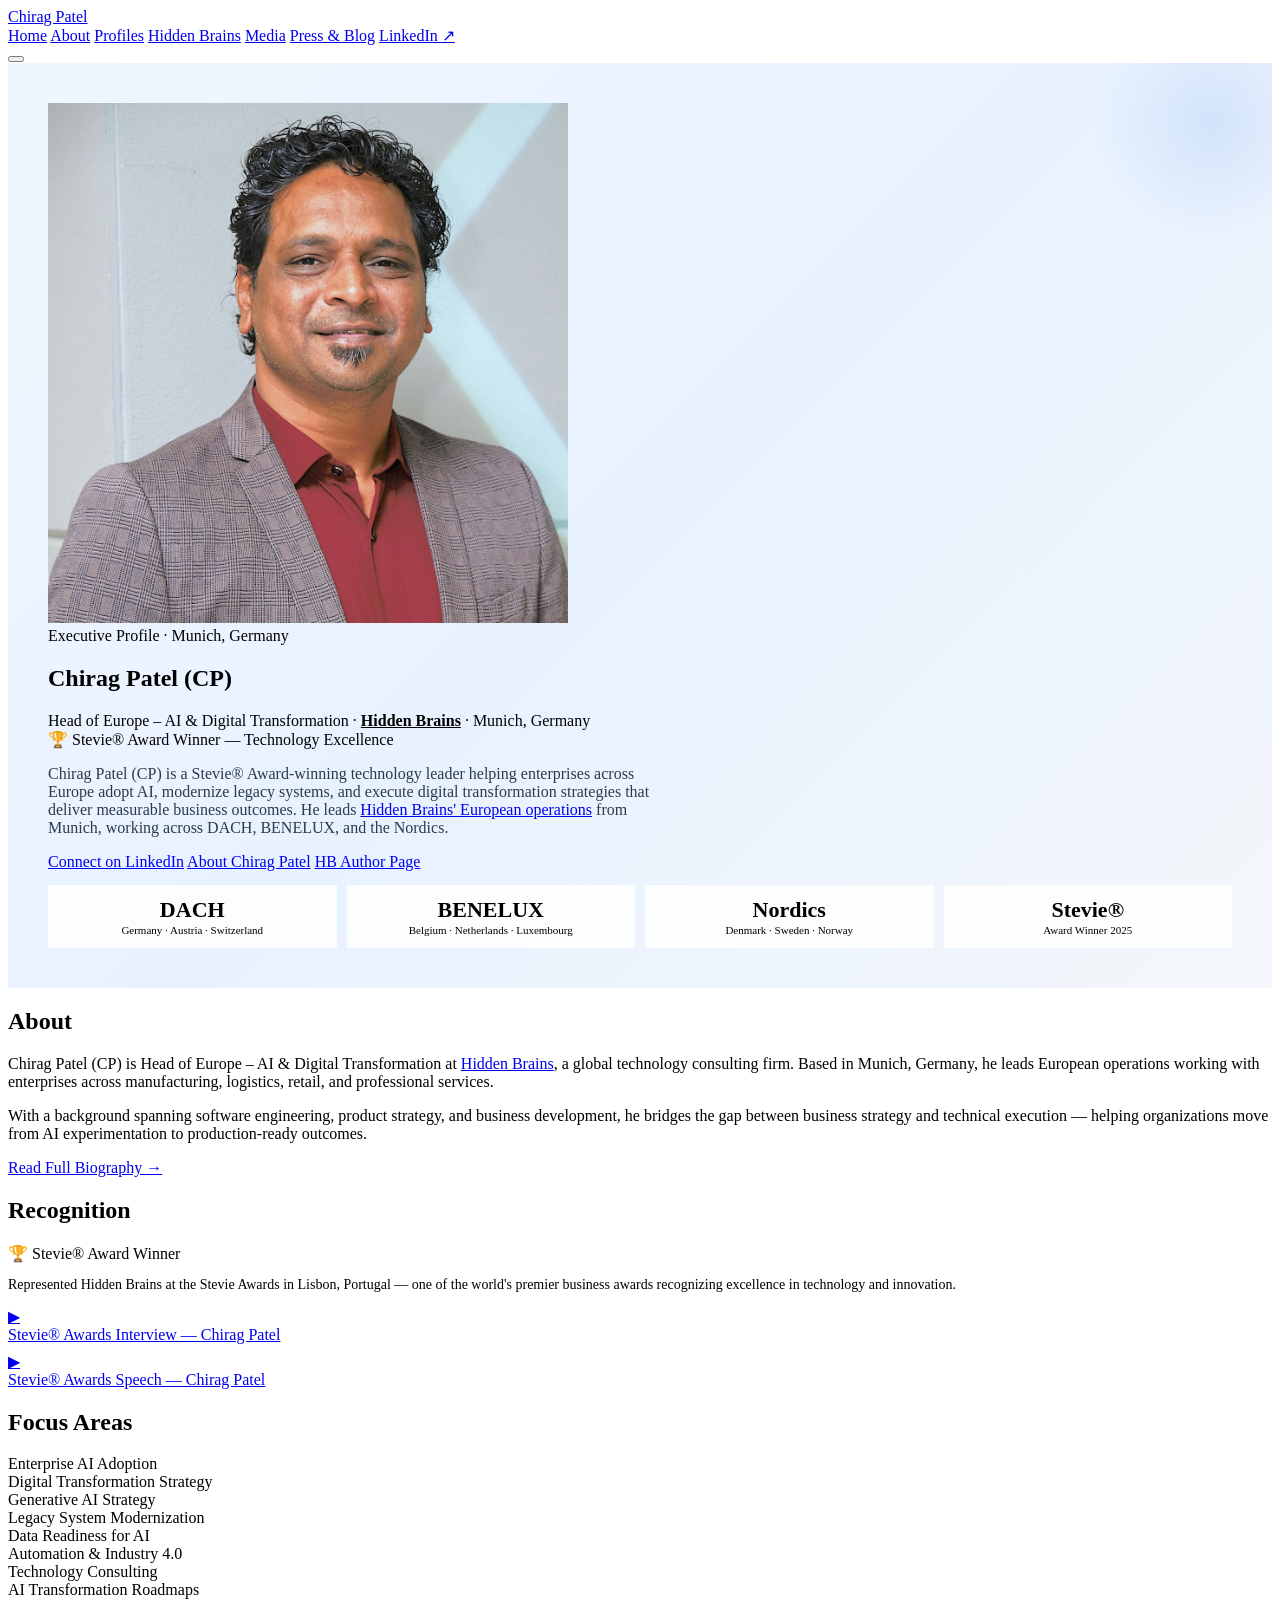
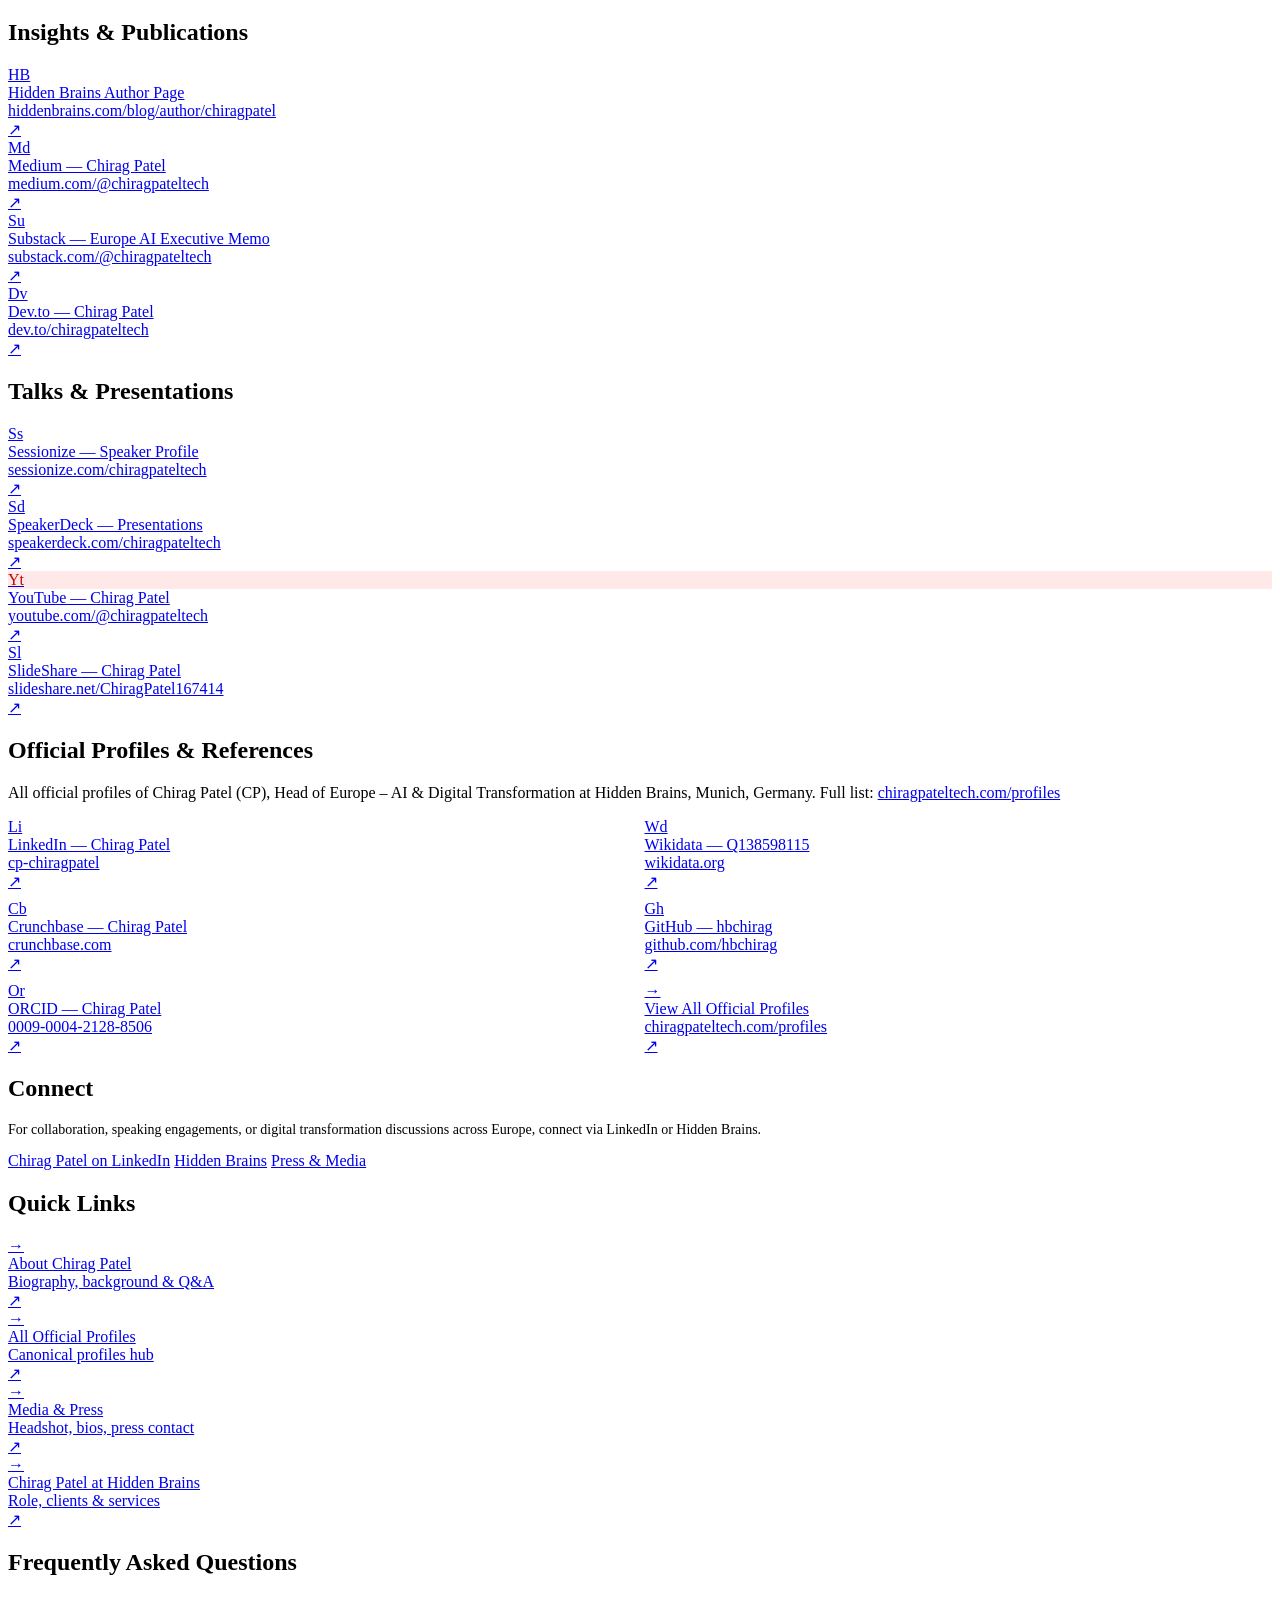
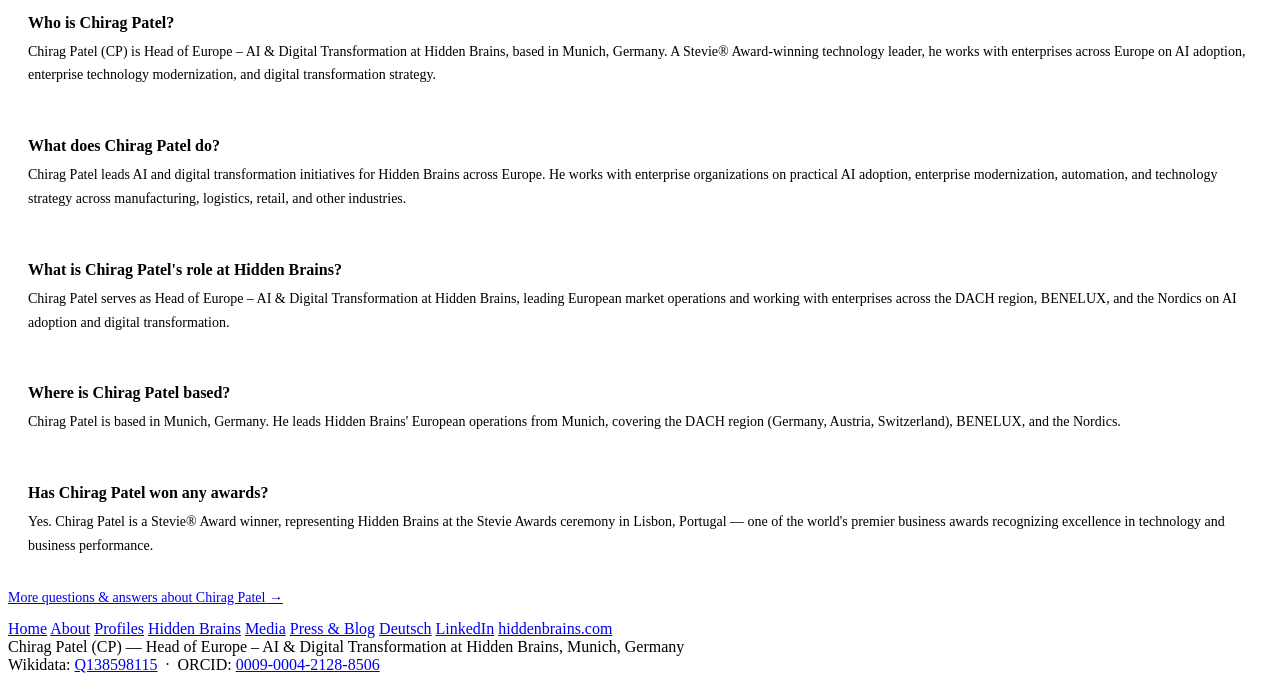
==== commit f91500ce: "Merge pull request #1 from hbchirag/claude/analyze-repo-structure-sj7AA Add Press & Blog nav and foo" ====
--- a/index.html
+++ b/index.html
@@ -9,7 +9,7 @@
 <meta name="robots" content="index, follow"/>
 <link rel="canonical" href="https://chiragpateltech.com/"/>
 <link rel="alternate" hreflang="en" href="https://chiragpateltech.com/"/>
-<link rel="alternate" hreflang="de" href="https://chiragpateltech.com/chirag-patel-muenchen/"/>
+<link rel="alternate" hreflang="de" href="https://chiragpateltech.com/chirag-patel-muenchen"/>
 <link rel="alternate" hreflang="x-default" href="https://chiragpateltech.com/"/>
 <meta name="google-site-verification" content="b51nEF5Mv8X1yjSTfAau5msGA1bmDhkhypOXOXztSyU"/>
 <meta name="msvalidate.01" content="3B73894235598F8B4BD6E9AF2F47E3A2"/>
@@ -37,7 +37,7 @@
 {"@context":"https://schema.org","@graph":[
 {"@type":"WebSite","@id":"https://chiragpateltech.com/#website","url":"https://chiragpateltech.com/","name":"Chirag Patel","inLanguage":"en","description":"Official website of Chirag Patel (CP), Head of Europe – AI & Digital Transformation at Hidden Brains, Munich, Germany."},
 {"@type":"Organization","@id":"https://www.hiddenbrains.com/#organization","name":"Hidden Brains","url":"https://www.hiddenbrains.com/"},
-{"@type":"Person","@id":"https://chiragpateltech.com/#person","name":"Chirag Patel","alternateName":"CP","url":"https://chiragpateltech.com/","telephone":"+49-15792376719","email":"chirag.hpatel@hiddenbrains.in","image":{"@type":"ImageObject","url":"https://chiragpateltech.com/chirag-patel-head-of-europe-ai-digital-transformation.jpg","caption":"Chirag Patel, Head of Europe – AI & Digital Transformation at Hidden Brains, Munich, Germany"},"jobTitle":"Head of Europe – AI & Digital Transformation","description":"Chirag Patel (CP) is Head of Europe – AI & Digital Transformation at Hidden Brains, based in Munich, Germany. Stevie® Award-winning technology leader helping enterprises across Europe adopt AI and execute digital transformation strategies.","award":"Stevie® Award","nationality":{"@type":"Country","name":"India"},"knowsLanguage":["en","de","hi"],"address":{"@type":"PostalAddress","addressLocality":"Munich","addressRegion":"Bavaria","addressCountry":"DE"},"worksFor":{"@id":"https://www.hiddenbrains.com/#organization"},"affiliation":{"@id":"https://www.hiddenbrains.com/#organization"},"knowsAbout":["Artificial Intelligence","Digital Transformation","Enterprise Technology","AI Strategy","Generative AI","Industry 4.0","Enterprise Automation","Technology Consulting"],"sameAs":[
+{"@type":"Person","@id":"https://chiragpateltech.com/#person","name":"Chirag Patel","alternateName":"CP","url":"https://chiragpateltech.com/","telephone":"+49-15792376719","email":"chirag.hpatel@hiddenbrains.in","image":{"@type":"ImageObject","url":"https://chiragpateltech.com/chirag-patel-head-of-europe-ai-digital-transformation.jpg","caption":"Chirag Patel, Head of Europe – AI & Digital Transformation at Hidden Brains, Munich, Germany"},"jobTitle":"Head of Europe – AI & Digital Transformation","description":"Chirag Patel (CP) is Head of Europe – AI & Digital Transformation at Hidden Brains, based in Munich, Germany. Stevie® Award-winning technology leader working with enterprises across DACH, BENELUX, and the Nordics on AI adoption and digital transformation.","award":"Stevie® Award","nationality":{"@type":"Country","name":"India"},"knowsLanguage":["en","de","hi"],"address":{"@type":"PostalAddress","addressLocality":"Munich","addressRegion":"Bavaria","addressCountry":"DE"},"worksFor":{"@id":"https://www.hiddenbrains.com/#organization"},"affiliation":{"@id":"https://www.hiddenbrains.com/#organization"},"knowsAbout":["Artificial Intelligence","Digital Transformation","Enterprise Technology","AI Strategy","Generative AI","Industry 4.0","Enterprise Automation","Technology Consulting"],"sameAs":[
 "https://www.linkedin.com/in/cp-chiragpatel",
 "https://www.wikidata.org/wiki/Q138598115",
 "https://orcid.org/0009-0004-2128-8506",
@@ -51,6 +51,7 @@
 "https://speakerdeck.com/chiragpateltech",
 "https://stackoverflow.com/users/3539782/chirag-patel",
 "https://www.hiddenbrains.com/blog/author/chiragpatel",
+"https://www.hiddenbrains.com/blog/chirag-patel-head-of-europe.html",
 "https://dev.to/chiragpateltech",
 "https://www.xing.com/profile/Chirag_Patel011835",
 "https://www.quora.com/profile/Chirag-Patel-434",
@@ -60,11 +61,7 @@
 "https://www.indiehackers.com/chiragpateltech",
 "https://independent.academia.edu/chiragpateltech",
 "https://www.scribd.com/user/chiragpateltech",
-"https://www.scribd.com/document/1016188378",
-"https://www.scribd.com/presentation/1016188801",
 "https://issuu.com/chiragpatelhiddenbrains",
-"https://issuu.com/chiragpatelhiddenbrains/docs/from_ai_experimentation_to_production_a_framework",
-"https://issuu.com/chiragpatelhiddenbrains/docs/enterprise_ai_adoption_in_europe_challenges_patt",
 "https://gitlab.com/chiragpateltech",
 "https://flipboard.com/@chiragpateltech",
 "https://vimeo.com/chiragpateltech",
@@ -84,6 +81,7 @@
 "https://www.youtube.com/watch?v=dyERn0jrpK0",
 "https://www.f6s.com/chirag-patel-hiddenbrains",
 "https://www.prlog.org/13131289",
+"https://www.pressreleasepoint.com/hidden-brains-announces-chirag-patel-head-europe-ai-and-digital-transformation",
 "https://chiragpateltech.com/about-chirag-patel/"
 ]},
 {"@type":"WebPage","@id":"https://chiragpateltech.com/#webpage","url":"https://chiragpateltech.com/","name":"Chirag Patel | Head of Europe – AI & Digital Transformation | Hidden Brains","isPartOf":{"@id":"https://chiragpateltech.com/#website"},"about":{"@id":"https://chiragpateltech.com/#person"},"mainEntity":{"@id":"https://chiragpateltech.com/#person"},"inLanguage":"en"},
@@ -124,6 +122,7 @@
       <a href="/profiles" title="Official Profiles">Profiles</a>
       <a href="/chirag-patel-hidden-brains" title="Chirag Patel at Hidden Brains">Hidden Brains</a>
       <a href="/media" title="Media & Press">Media</a>
+      <a href="/blog-stevie-award-ai-transformation" title="Press & Blog">Press &amp; Blog</a>
       <a class="nav-cta" href="https://www.linkedin.com/in/cp-chiragpatel" target="_blank" rel="noopener" title="Connect on LinkedIn">LinkedIn ↗</a>
     </div>
     <button class="nav-toggle" id="navtoggle" aria-label="Open menu"><span></span><span></span><span></span></button>
@@ -315,6 +314,7 @@
     <a href="/profiles" title="Profiles">Profiles</a>
     <a href="/chirag-patel-hidden-brains" title="Hidden Brains">Hidden Brains</a>
     <a href="/media" title="Media">Media</a>
+    <a href="/blog-stevie-award-ai-transformation" title="Press & Blog">Press &amp; Blog</a>
     <a href="/chirag-patel-muenchen" title="Deutsch">Deutsch</a>
     <a href="https://www.linkedin.com/in/cp-chiragpatel" target="_blank" rel="noopener" title="LinkedIn">LinkedIn</a>
     <a href="https://www.hiddenbrains.com/" target="_blank" rel="noopener" title="Hidden Brains">hiddenbrains.com</a>
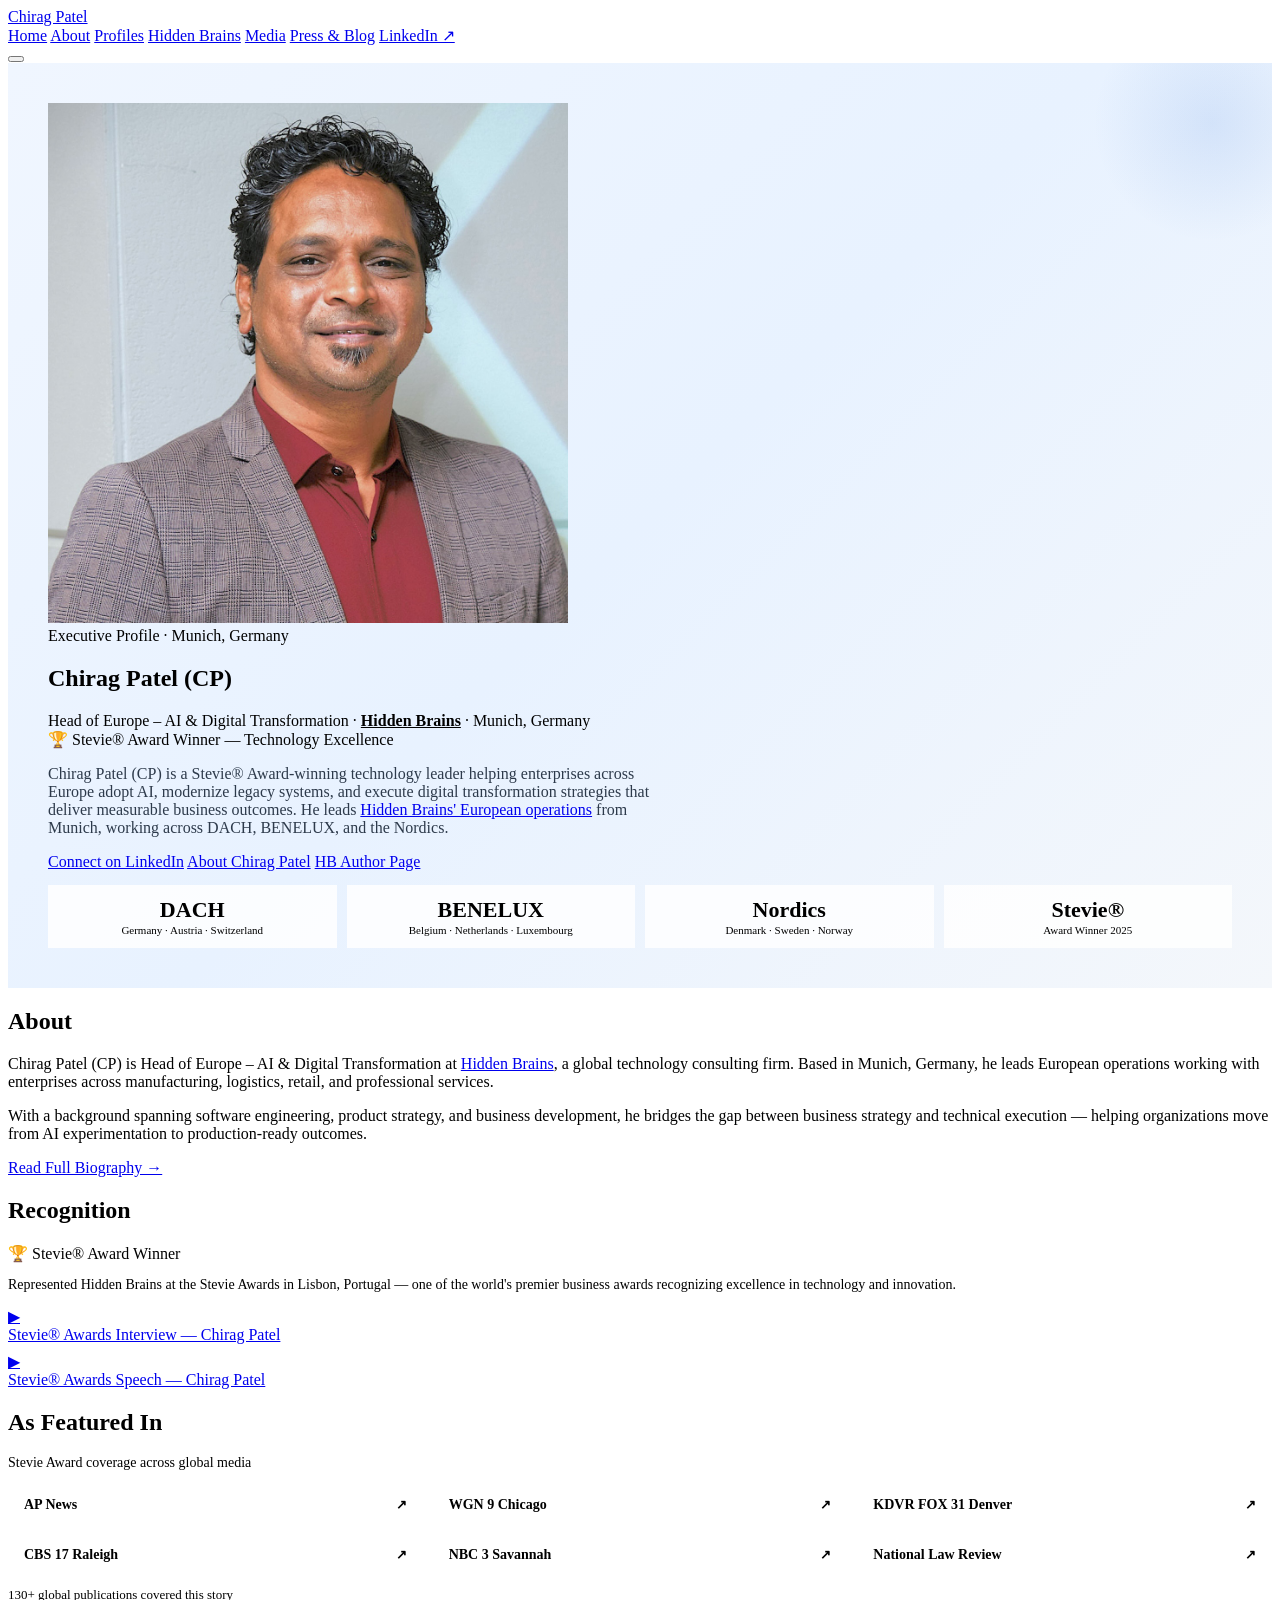
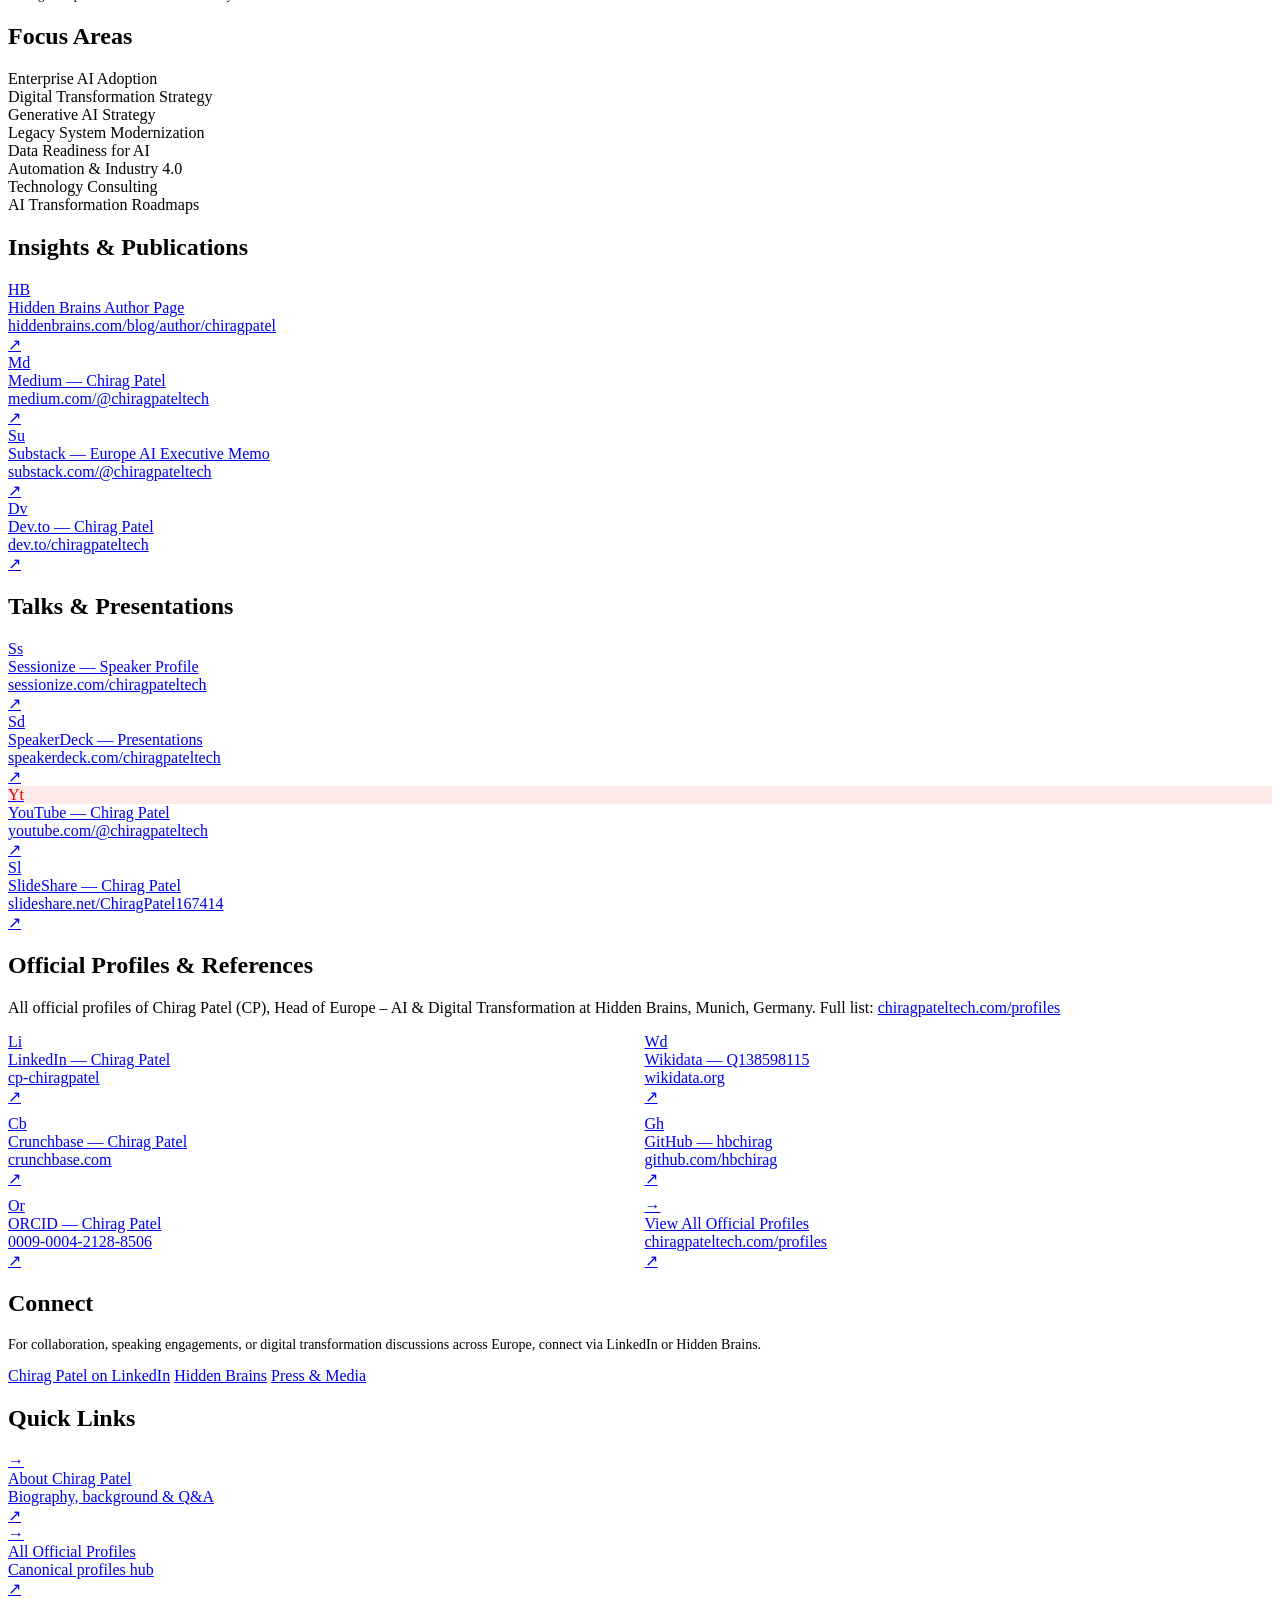
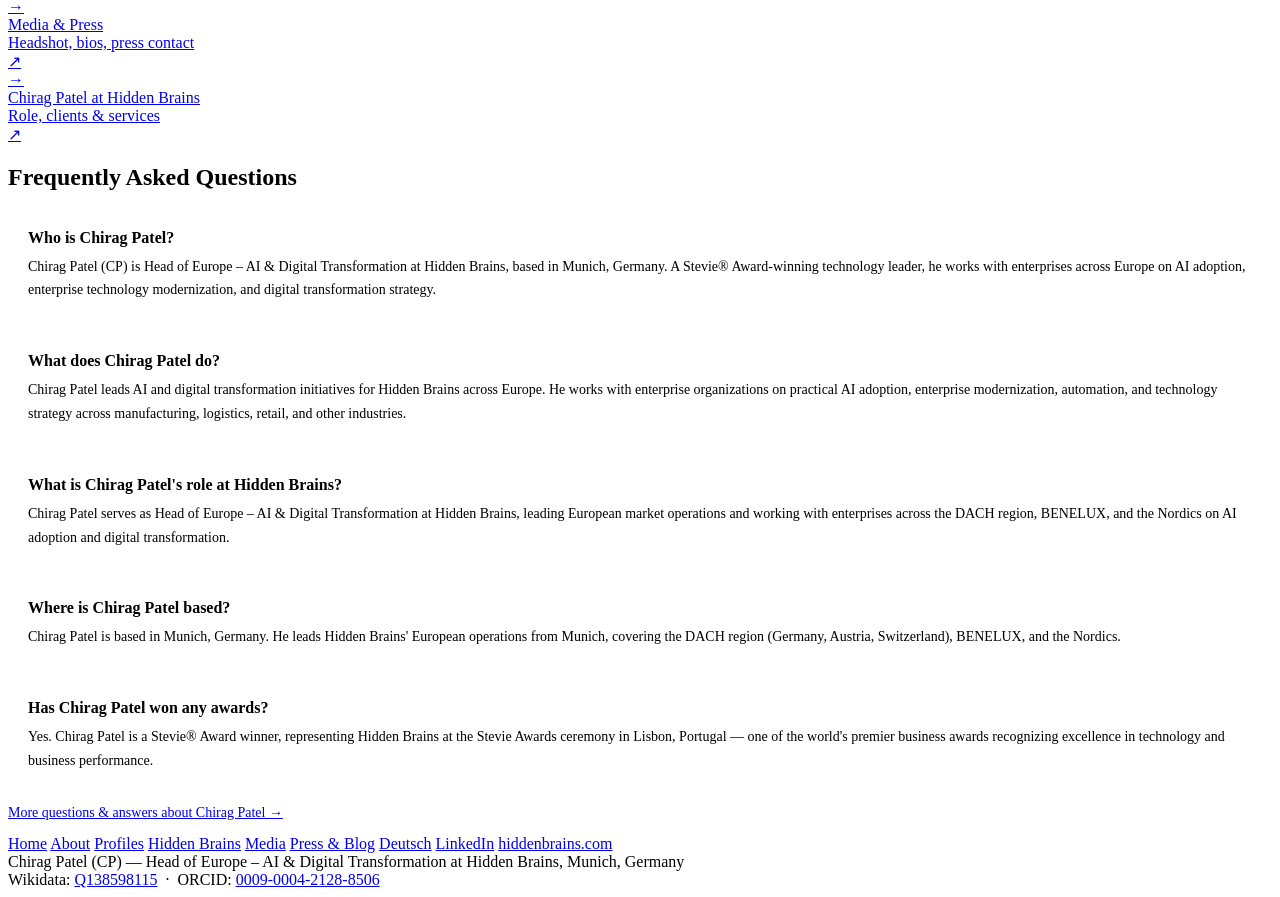
==== commit c8e70229: "Polish 'As Featured In' section with gold design token improvements - Replace hardcoded #7a5200 with" ====
--- a/index.html
+++ b/index.html
@@ -109,6 +109,12 @@
 .faq-q{font-size:16px;font-weight:700;color:var(--text);margin-bottom:8px}
 .faq-a{font-size:14px;color:var(--muted);margin:0;line-height:1.7}
 @media(max-width:768px){.hero-section{padding:24px}.profiles-2col{grid-template-columns:1fr}.stat-row{gap:8px}}
+.featured-strip{display:grid;grid-template-columns:repeat(3,1fr);gap:10px}
+.featured-item{display:flex;align-items:center;gap:10px;padding:12px 16px;background:var(--bg2);border:1px solid var(--line);border-radius:var(--r-md);text-decoration:none;color:var(--text);font-size:14px;font-weight:600;transition:border-color .2s,background .2s}
+.featured-item:hover{border-color:var(--accent);background:var(--accent-soft)}
+.featured-item .fi-arrow{margin-left:auto;color:var(--hint);font-size:13px;flex-shrink:0}
+@media(max-width:900px){.featured-strip{grid-template-columns:repeat(2,1fr)}}
+@media(max-width:480px){.featured-strip{grid-template-columns:1fr}}
 </style>
 </head>
 <body>
@@ -189,6 +195,21 @@
     </div>
   </div>
 
+  <!-- AS FEATURED IN -->
+  <div class="card section-gap" style="background:var(--gold-soft);border-color:var(--gold-border)">
+    <h2 class="sec-title" style="color:var(--gold)">As Featured In</h2>
+    <p style="font-size:14px;color:var(--muted);margin-bottom:14px">Stevie Award coverage across global media</p>
+    <div class="featured-strip">
+      <a class="featured-item" href="https://apnews.com/press-release/ein-presswire-newsmatics/chirag-patel-wins-stevie-award-for-ai-and-digital-transformation-excellence-bff6a86cfa01e59e1eb6a639d35866a0" target="_blank" rel="noopener" title="Chirag Patel Stevie Award — AP News">AP News<span class="fi-arrow">↗</span></a>
+      <a class="featured-item" href="https://wgntv.com/business/press-releases/ein-presswire/901660516/chirag-patel-wins-stevie-award-for-ai-and-digital-transformation-excellence" target="_blank" rel="noopener" title="Chirag Patel Stevie Award — WGN 9 Chicago">WGN 9 Chicago<span class="fi-arrow">↗</span></a>
+      <a class="featured-item" href="https://kdvr.com/business/press-releases/ein-presswire/901660516/chirag-patel-wins-stevie-award-for-ai-and-digital-transformation-excellence" target="_blank" rel="noopener" title="Chirag Patel Stevie Award — KDVR FOX 31 Denver">KDVR FOX 31 Denver<span class="fi-arrow">↗</span></a>
+      <a class="featured-item" href="https://www.cbs17.com/business/press-releases/ein-presswire/901660516/chirag-patel-wins-stevie-award-for-ai-and-digital-transformation-excellence" target="_blank" rel="noopener" title="Chirag Patel Stevie Award — CBS 17 Raleigh">CBS 17 Raleigh<span class="fi-arrow">↗</span></a>
+      <a class="featured-item" href="https://www.wsav.com/business/press-releases/ein-presswire/901660516/chirag-patel-wins-stevie-award-for-ai-and-digital-transformation-excellence" target="_blank" rel="noopener" title="Chirag Patel Stevie Award — NBC 3 Savannah">NBC 3 Savannah<span class="fi-arrow">↗</span></a>
+      <a class="featured-item" href="https://natlawreview.com/press-releases/chirag-patel-wins-stevie-award-ai-and-digital-transformation-excellence" target="_blank" rel="noopener" title="Chirag Patel Stevie Award — National Law Review">National Law Review<span class="fi-arrow">↗</span></a>
+    </div>
+    <p style="font-size:13px;color:var(--muted);margin-top:12px">130+ global publications covered this story</p>
+  </div>
+
   <!-- FOCUS AREAS -->
   <div class="card section-gap">
     <h2 class="sec-title">Focus Areas</h2>
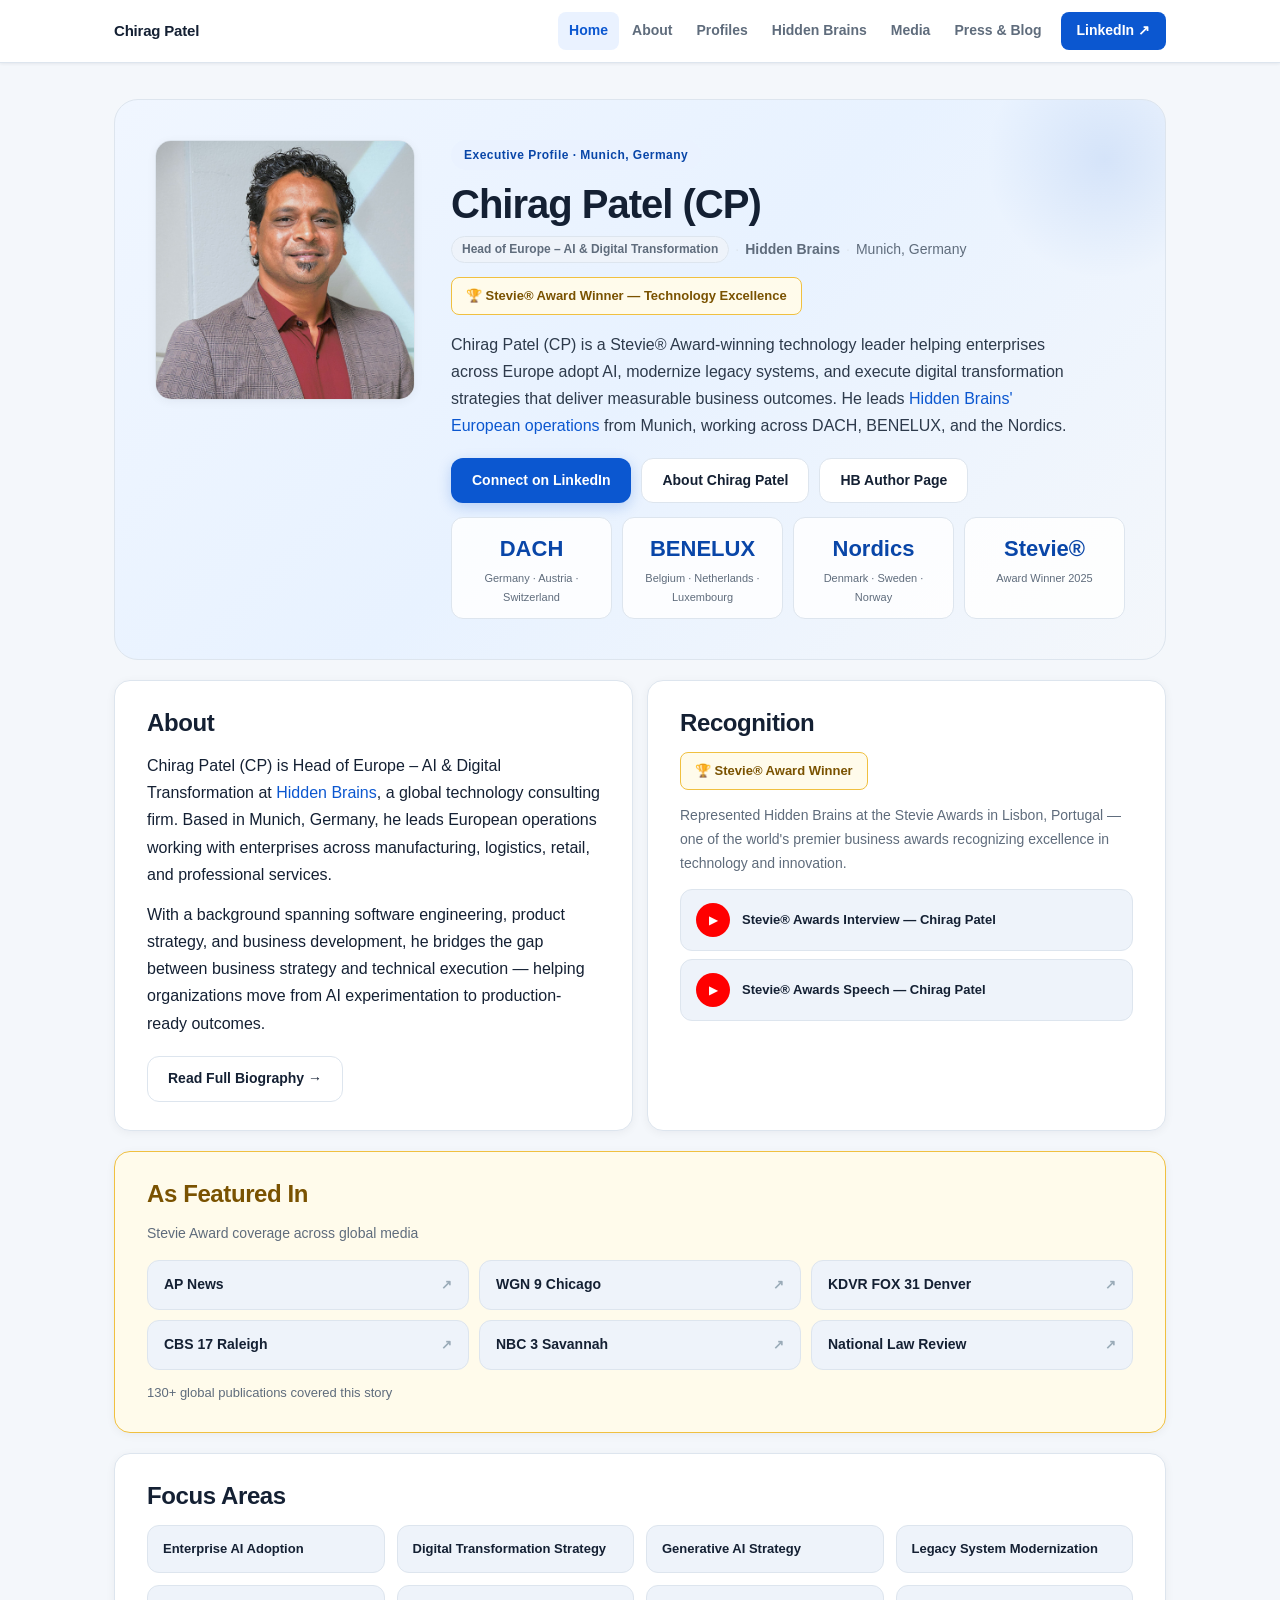
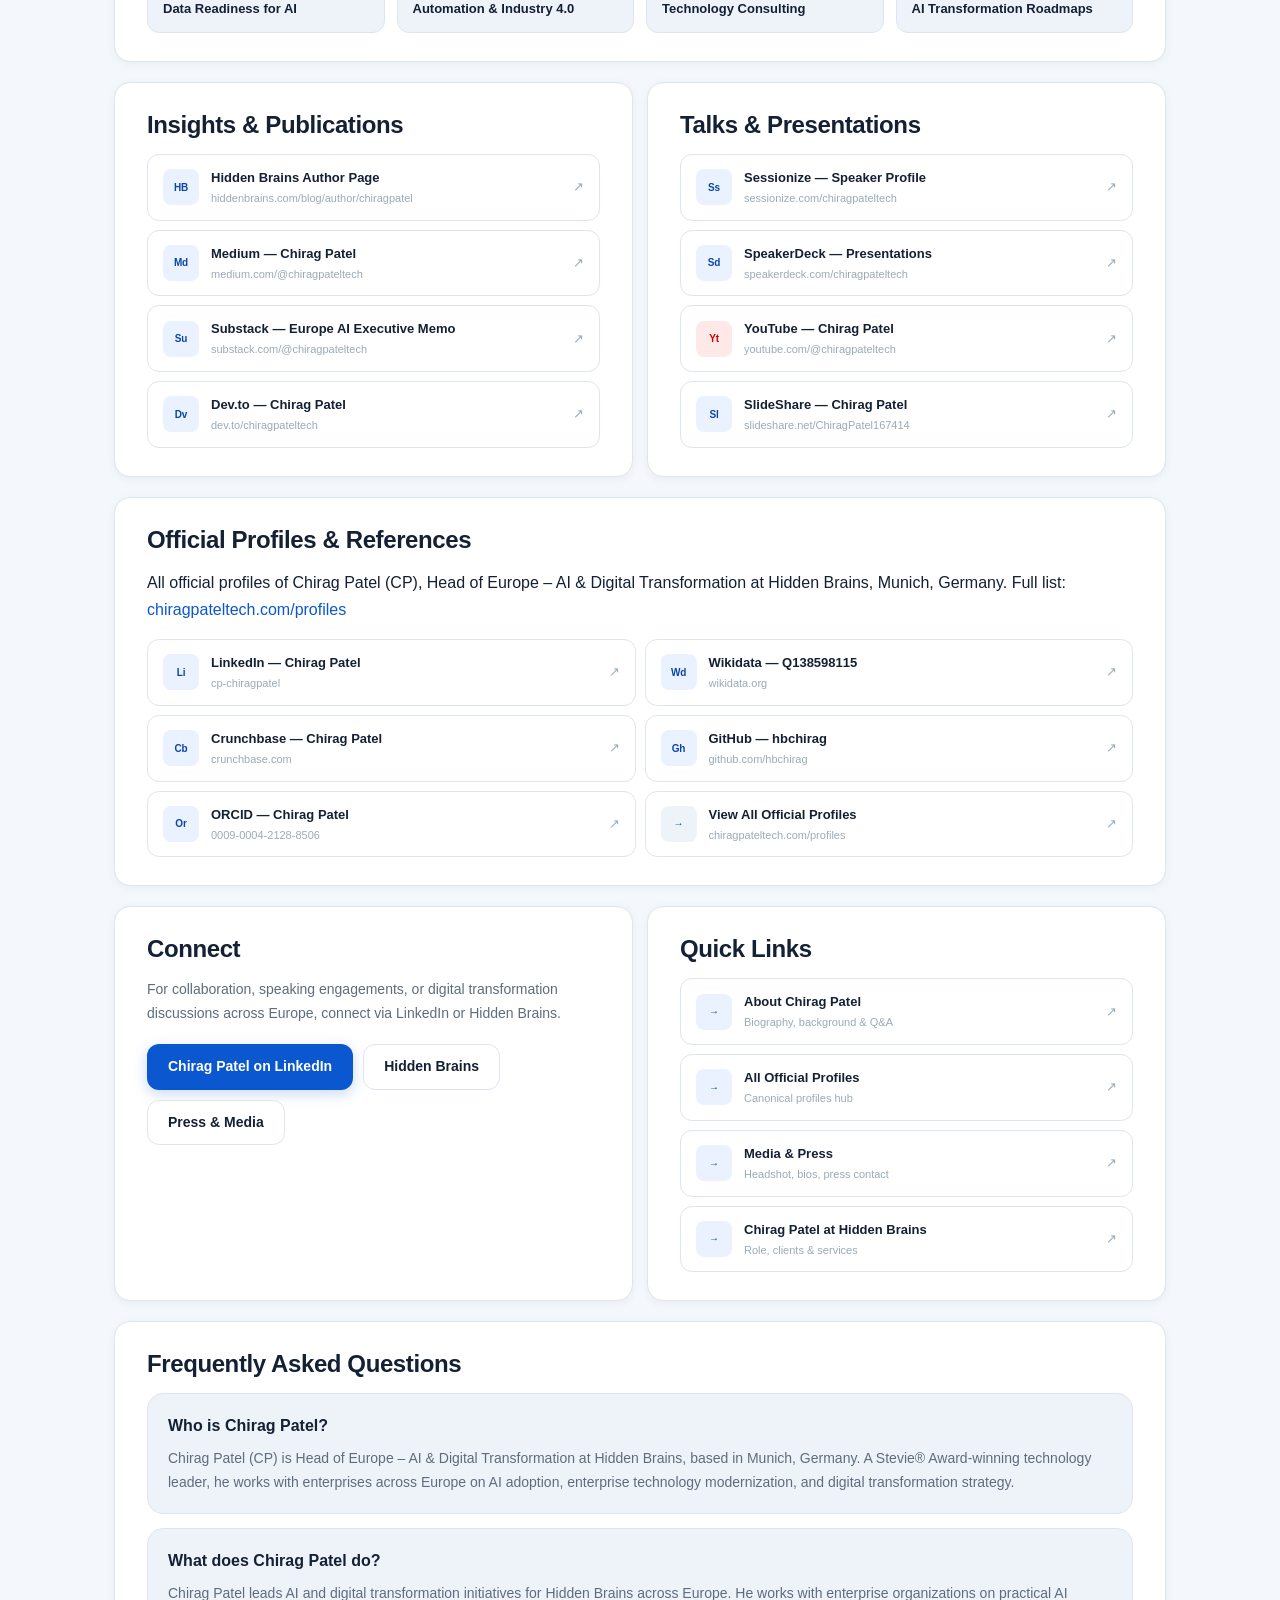
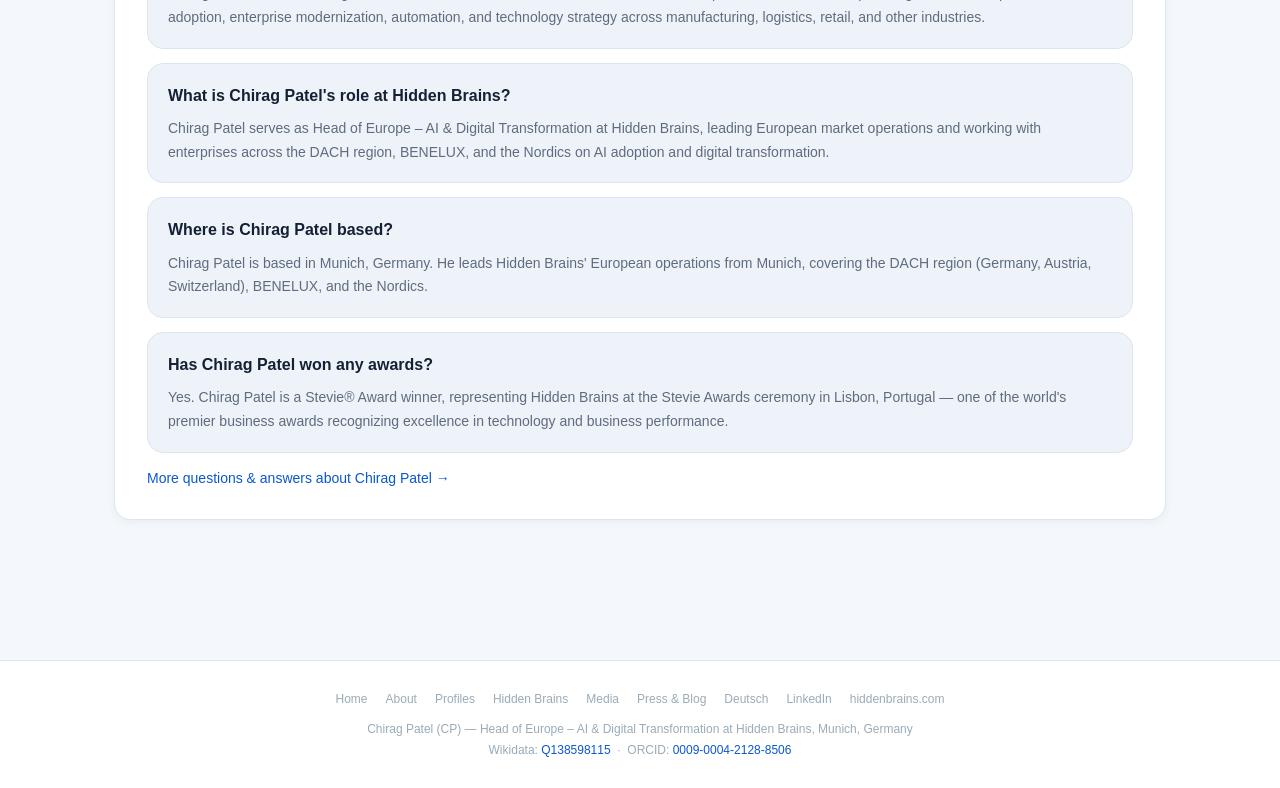
==== commit b9da16a5: "Apply design system improvements across all pages style.css: - Nav link font size 13px → 14px for be" ====
--- a/index.html
+++ b/index.html
@@ -111,7 +111,7 @@
 @media(max-width:768px){.hero-section{padding:24px}.profiles-2col{grid-template-columns:1fr}.stat-row{gap:8px}}
 .featured-strip{display:grid;grid-template-columns:repeat(3,1fr);gap:10px}
 .featured-item{display:flex;align-items:center;gap:10px;padding:12px 16px;background:var(--bg2);border:1px solid var(--line);border-radius:var(--r-md);text-decoration:none;color:var(--text);font-size:14px;font-weight:600;transition:border-color .2s,background .2s}
-.featured-item:hover{border-color:var(--accent);background:var(--accent-soft)}
+.featured-item:hover{border-color:var(--gold-border);background:var(--gold-soft);color:var(--gold)}
 .featured-item .fi-arrow{margin-left:auto;color:var(--hint);font-size:13px;flex-shrink:0}
 @media(max-width:900px){.featured-strip{grid-template-columns:repeat(2,1fr)}}
 @media(max-width:480px){.featured-strip{grid-template-columns:1fr}}
--- a/style.css
+++ b/style.css
@@ -0,0 +1,212 @@
+:root{
+  --text:#142033;--muted:#5f6c7c;--hint:#9aabb8;--line:#dde5ee;
+  --accent:#0b57d0;--accent-dark:#0946a8;--accent-soft:#eaf2ff;
+  --surface:#ffffff;--bg:#f4f7fb;--bg2:#eef3fa;
+  --gold:#7a5200;--gold-soft:#fffbeb;--gold-border:#f0c040;
+  --shadow:0 4px 24px rgba(15,23,42,0.09);--shadow-soft:0 2px 10px rgba(15,23,42,0.05);
+  --r-xl:24px;--r-lg:16px;--r-md:12px;--r-sm:8px;
+  --max:1100px;--max-n:860px;--nav-h:62px;
+}
+*,*::before,*::after{box-sizing:border-box;margin:0;padding:0}
+html{scroll-behavior:smooth;-webkit-text-size-adjust:100%}
+body{font-family:Inter,'Segoe UI',Arial,Helvetica,sans-serif;color:var(--text);line-height:1.7;background:var(--bg);-webkit-font-smoothing:antialiased}
+img{max-width:100%;height:auto;display:block}
+a{color:var(--accent);text-decoration:none}
+a:hover{text-decoration:underline}
+
+/* NAV */
+.sitenav{background:var(--surface);border-bottom:1px solid var(--line);position:sticky;top:0;z-index:200;box-shadow:0 1px 3px rgba(15,23,42,0.07)}
+.nav-inner{max-width:var(--max);margin:0 auto;padding:0 24px;height:var(--nav-h);display:flex;align-items:center;justify-content:space-between;gap:12px}
+.nav-brand{font-weight:800;font-size:15px;color:var(--text);text-decoration:none;flex-shrink:0;letter-spacing:-0.2px}
+.nav-brand:hover{color:var(--accent);text-decoration:none}
+.nav-links{display:flex;align-items:center;gap:2px}
+.nav-links a{font-size:14px;font-weight:600;color:var(--muted);text-decoration:none;padding:7px 11px;border-radius:var(--r-sm);transition:color .15s,background .15s;white-space:nowrap}
+.nav-links a:hover{color:var(--text);background:var(--bg);text-decoration:none}
+.nav-links a.act{color:var(--accent);background:var(--accent-soft)}
+.nav-cta{background:var(--accent)!important;color:#fff!important;padding:7px 16px!important;border-radius:var(--r-sm)!important;margin-left:6px;font-weight:700!important}
+.nav-cta:hover{background:var(--accent-dark)!important}
+.nav-toggle{display:none;background:none;border:1px solid var(--line);border-radius:var(--r-sm);cursor:pointer;padding:8px;flex-direction:column;gap:4px;flex-shrink:0}
+.nav-toggle span{display:block;width:18px;height:2px;background:var(--text);border-radius:2px}
+
+/* WRAP */
+.wrap{max-width:var(--max);margin:0 auto;padding:36px 24px 80px}
+.wrap-n{max-width:var(--max-n)}
+
+/* BREADCRUMB */
+.breadcrumb{display:flex;align-items:center;gap:5px;font-size:13px;color:var(--hint);margin-bottom:22px;flex-wrap:wrap}
+.breadcrumb a{color:var(--hint)}
+.breadcrumb a:hover{color:var(--muted)}
+
+/* CARD */
+.card{background:var(--surface);border:1px solid var(--line);border-radius:var(--r-lg);padding:28px 32px;box-shadow:var(--shadow-soft)}
+
+/* EYEBROW */
+.eyebrow{display:inline-flex;align-items:center;padding:5px 13px;border-radius:999px;background:var(--accent-soft);color:var(--accent-dark);font-size:12px;font-weight:700;letter-spacing:.04em;margin-bottom:12px}
+
+/* AWARD BADGE */
+.award-badge{display:inline-flex;align-items:center;gap:7px;padding:7px 14px;border-radius:var(--r-sm);background:var(--gold-soft);border:1px solid var(--gold-border);color:var(--gold);font-size:13px;font-weight:700}
+
+/* H tags */
+h1.page-title{font-size:40px;font-weight:800;letter-spacing:-1px;line-height:1.1;color:var(--text);margin-bottom:10px}
+h2.sec-title{font-size:24px;font-weight:800;letter-spacing:-.4px;line-height:1.2;color:var(--text);margin-bottom:14px}
+h3.sub-title{font-size:17px;font-weight:700;color:var(--text);margin-bottom:8px}
+p{margin-bottom:13px}
+p:last-child{margin-bottom:0}
+
+/* META LINE */
+.meta-line{display:flex;flex-wrap:wrap;align-items:center;gap:6px;font-size:14px;color:var(--muted);margin-bottom:14px}
+.meta-dot{color:var(--line)}
+.meta-tag{background:var(--bg2);border:1px solid var(--line);border-radius:999px;padding:2px 10px;font-size:12px;font-weight:600;color:var(--muted)}
+
+/* HERO */
+.page-hero{background:linear-gradient(135deg,#f0f6ff 0%,#e8f2ff 50%,#f4f7fb 100%);border-radius:var(--r-xl);padding:36px;border:1px solid var(--line);margin-bottom:20px;overflow:hidden;position:relative}
+.hero-grid{display:grid;grid-template-columns:260px 1fr;gap:36px;align-items:start}
+.hero-photo{width:100%;aspect-ratio:1/1;object-fit:cover;object-position:top center;border-radius:var(--r-lg);border:1px solid var(--line);box-shadow:var(--shadow-soft)}
+
+/* BTN */
+.btn{display:inline-flex;align-items:center;justify-content:center;gap:6px;padding:10px 20px;border-radius:var(--r-md);font-size:14px;font-weight:700;text-decoration:none;transition:all .15s ease;border:1.5px solid transparent;cursor:pointer;white-space:nowrap}
+.btn:hover{text-decoration:none;transform:translateY(-1px)}
+.btn-p{background:var(--accent);color:#fff;box-shadow:0 4px 14px rgba(11,87,208,.22)}
+.btn-p:hover{background:var(--accent-dark)}
+.btn-s{background:var(--surface);color:var(--text);border-color:var(--line)}
+.btn-s:hover{border-color:#b8c8dc;background:var(--bg);box-shadow:var(--shadow-soft)}
+.btn-g{background:transparent;color:var(--accent);border-color:var(--accent)}
+.btn-g:hover{background:var(--accent-soft)}
+.btn-group{display:flex;flex-wrap:wrap;gap:10px;margin-top:18px}
+
+/* GRIDS */
+.g2{display:grid;grid-template-columns:1fr 1fr;gap:14px}
+.g3{display:grid;grid-template-columns:repeat(3,1fr);gap:12px}
+.g4{display:grid;grid-template-columns:repeat(4,1fr);gap:12px}
+.g-auto{display:grid;grid-template-columns:repeat(auto-fill,minmax(180px,1fr));gap:10px}
+
+/* FOCUS CHIP */
+.chip{padding:12px 15px;background:var(--bg2);border:1px solid var(--line);border-radius:var(--r-md);font-size:13px;font-weight:600;color:var(--text)}
+
+/* PROFILE ROW */
+.p-list{display:grid;gap:9px}
+.p-row{display:flex;align-items:center;gap:12px;padding:12px 15px;background:var(--surface);border:1px solid var(--line);border-radius:var(--r-md);text-decoration:none;transition:all .14s ease;color:var(--text)}
+.p-row:hover{border-color:#b8c8dc;background:#f6faff;transform:translateX(2px);text-decoration:none}
+.p-icon{width:36px;height:36px;border-radius:var(--r-sm);background:var(--accent-soft);display:flex;align-items:center;justify-content:center;font-size:10px;font-weight:800;color:var(--accent-dark);flex-shrink:0;letter-spacing:-.2px}
+.p-info{flex:1;min-width:0}
+.p-name{font-size:13px;font-weight:700;color:var(--text)}
+.p-handle{font-size:11px;color:var(--hint);white-space:nowrap;overflow:hidden;text-overflow:ellipsis}
+.p-arr{color:var(--hint);font-size:13px;flex-shrink:0}
+
+/* GROUP HEADER */
+.g-hdr{border-bottom:1px solid var(--line);padding-bottom:8px;margin-bottom:12px}
+.g-hdr-title{font-size:11px;font-weight:700;text-transform:uppercase;letter-spacing:.07em;color:var(--hint)}
+
+/* Q&A */
+.qa-list{display:grid;gap:16px}
+.qa-item{padding:20px 22px;background:var(--bg2);border:1px solid var(--line);border-radius:var(--r-lg)}
+.qa-q{font-size:16px;font-weight:700;color:var(--text);line-height:1.4;margin-bottom:9px}
+.qa-lead{font-size:14px;font-weight:600;color:var(--text);margin-bottom:7px;line-height:1.6}
+.qa-body{font-size:14px;color:var(--muted);line-height:1.7;margin:0}
+
+/* SERVICE CARD */
+.svc-item{display:block;padding:16px 18px;background:var(--bg2);border:1px solid var(--line);border-radius:var(--r-md);text-decoration:none;transition:all .14s}
+.svc-item:hover{border-color:var(--accent);background:var(--accent-soft);text-decoration:none}
+.svc-name{font-size:14px;font-weight:700;color:var(--text);margin-bottom:3px}
+.svc-item:hover .svc-name{color:var(--accent-dark)}
+.svc-desc{font-size:12px;color:var(--muted);line-height:1.5}
+
+/* CLIENT GRID */
+.c-grid{display:grid;grid-template-columns:repeat(auto-fill,minmax(190px,1fr));gap:9px;margin-top:14px}
+.c-item{padding:13px 15px;background:var(--bg2);border:1px solid var(--line);border-radius:var(--r-md)}
+.c-name{font-size:13px;font-weight:700;color:var(--text)}
+.c-meta{font-size:12px;color:var(--muted);margin-top:2px}
+.c-note{font-size:10px;color:var(--hint);margin-top:3px}
+.footnote{font-size:12px;color:var(--hint);font-style:italic;margin-top:12px;padding-top:10px;border-top:1px solid var(--line)}
+
+/* REGION */
+.r-grid{display:grid;grid-template-columns:repeat(3,1fr);gap:12px;margin-top:12px}
+.r-item{padding:16px;background:var(--bg2);border:1px solid var(--line);border-radius:var(--r-md);text-align:center}
+.r-name{font-size:14px;font-weight:700;color:var(--text)}
+.r-sub{font-size:12px;color:var(--muted);margin-top:3px}
+
+/* IMAGE CARDS */
+.img-landscape{width:100%;border-radius:var(--r-lg);border:1px solid var(--line);object-fit:cover;display:block}
+.img-portrait{width:100%;border-radius:var(--r-lg);border:1px solid var(--line);object-fit:cover;display:block}
+
+/* PRESS */
+.press-item{display:flex;gap:12px;padding:15px 17px;background:var(--bg2);border:1px solid var(--line);border-radius:var(--r-md);text-decoration:none;transition:all .14s;align-items:flex-start}
+.press-item:hover{border-color:#b8c8dc;background:#f6faff;text-decoration:none}
+.press-icon{width:42px;height:42px;border-radius:var(--r-sm);background:var(--gold-soft);border:1px solid var(--gold-border);display:flex;align-items:center;justify-content:center;font-size:18px;flex-shrink:0}
+.press-title{font-size:13px;font-weight:700;color:var(--text);line-height:1.4;margin-bottom:3px}
+.press-src{font-size:11px;color:var(--hint)}
+
+/* VIDEO ROW */
+.vid-row{display:flex;align-items:center;gap:12px;padding:13px 15px;background:var(--bg2);border:1px solid var(--line);border-radius:var(--r-md);text-decoration:none;transition:all .14s}
+.vid-row:hover{border-color:#b8c8dc;background:#f6faff;text-decoration:none}
+.vid-icon{width:34px;height:34px;border-radius:50%;background:#ff0000;display:flex;align-items:center;justify-content:center;flex-shrink:0;color:#fff;font-size:11px;font-weight:700}
+.vid-title{font-size:13px;font-weight:600;color:var(--text)}
+
+/* BIO BLOCK */
+.bio-blk{padding:18px 20px;background:var(--bg2);border:1px solid var(--line);border-radius:var(--r-md);margin-bottom:12px}
+.bio-lbl{font-size:10px;font-weight:700;text-transform:uppercase;letter-spacing:.08em;color:var(--hint);margin-bottom:8px}
+.bio-txt{font-size:14px;color:var(--text);line-height:1.75}
+
+/* CONTACT */
+.cta-box{background:var(--accent-soft);border:1px solid #c5d9f5;border-radius:var(--r-md);padding:20px 24px;margin-bottom:18px}
+.cta-email{font-size:20px;font-weight:700;color:var(--accent-dark);margin-bottom:4px}
+.cta-note{font-size:13px;color:var(--muted)}
+
+/* IDENTITY BOX */
+.id-box{background:var(--accent-soft);border:1px solid #c5d9f5;border-radius:var(--r-md);padding:15px 19px;font-size:13px;color:#1a3a6b;margin-bottom:22px;line-height:1.7}
+.id-box strong{display:block;font-size:14px;font-weight:700;color:var(--accent-dark);margin-bottom:5px}
+
+/* DIVIDER */
+hr.div{border:none;border-top:1px solid var(--line);margin:24px 0}
+
+/* LANG SWITCH */
+.lang-sw{display:inline-flex;align-items:center;gap:7px;padding:7px 14px;background:var(--surface);border:1px solid var(--line);border-radius:999px;font-size:13px;color:var(--muted);text-decoration:none;margin-bottom:22px}
+.lang-sw:hover{border-color:var(--accent);color:var(--accent);text-decoration:none}
+
+/* HB LOGO */
+.hb-logo{height:36px;width:auto}
+.hb-logo-wrap{display:flex;align-items:center;gap:12px;margin-bottom:6px}
+
+/* FOOTER */
+.site-footer{text-align:center;padding:28px 24px;font-size:12px;color:var(--hint);border-top:1px solid var(--line);margin-top:60px;background:var(--surface)}
+.footer-links{display:flex;flex-wrap:wrap;justify-content:center;gap:5px 18px;margin-bottom:10px}
+.footer-links a{color:var(--hint)}
+.footer-links a:hover{color:var(--muted)}
+.footer-copy{margin-top:6px;color:var(--hint)}
+
+/* UTILS */
+.mt-4{margin-top:16px}.mt-6{margin-top:24px}.mt-8{margin-top:32px}
+.mb-4{margin-bottom:16px}.mb-6{margin-bottom:24px}
+.gap-top{margin-top:20px}
+.section-gap{margin-top:20px}
+
+/* RESPONSIVE */
+@media(max-width:1024px){.g4{grid-template-columns:1fr 1fr}}
+@media(max-width:900px){
+  .hero-grid{grid-template-columns:1fr;gap:22px}
+  .hero-grid .hero-photo-wrap{max-width:200px;margin:0 auto}
+  .g3{grid-template-columns:1fr 1fr}
+  .r-grid{grid-template-columns:1fr 1fr}
+}
+@media(max-width:768px){
+  .nav-toggle{display:flex}
+  .nav-links{display:none;position:absolute;top:var(--nav-h);left:0;right:0;background:var(--surface);border-bottom:1px solid var(--line);flex-direction:column;align-items:stretch;padding:8px 14px 14px;gap:2px;box-shadow:0 8px 24px rgba(15,23,42,.1)}
+  .sitenav{position:relative}
+  .nav-links.open{display:flex}
+  .nav-links a{padding:10px 12px}
+  .nav-cta{margin-left:0!important;margin-top:6px;text-align:center}
+  .g2{grid-template-columns:1fr}
+  .g3{grid-template-columns:1fr}
+  .g4{grid-template-columns:1fr 1fr}
+  .r-grid{grid-template-columns:1fr}
+  .wrap{padding:22px 16px 60px}
+  .card{padding:20px}
+  h1.page-title{font-size:30px}
+  h2.sec-title{font-size:21px}
+}
+@media(max-width:480px){
+  .g4{grid-template-columns:1fr}
+  .c-grid{grid-template-columns:1fr 1fr}
+  .card{padding:18px}
+  h1.page-title{font-size:26px}
+}
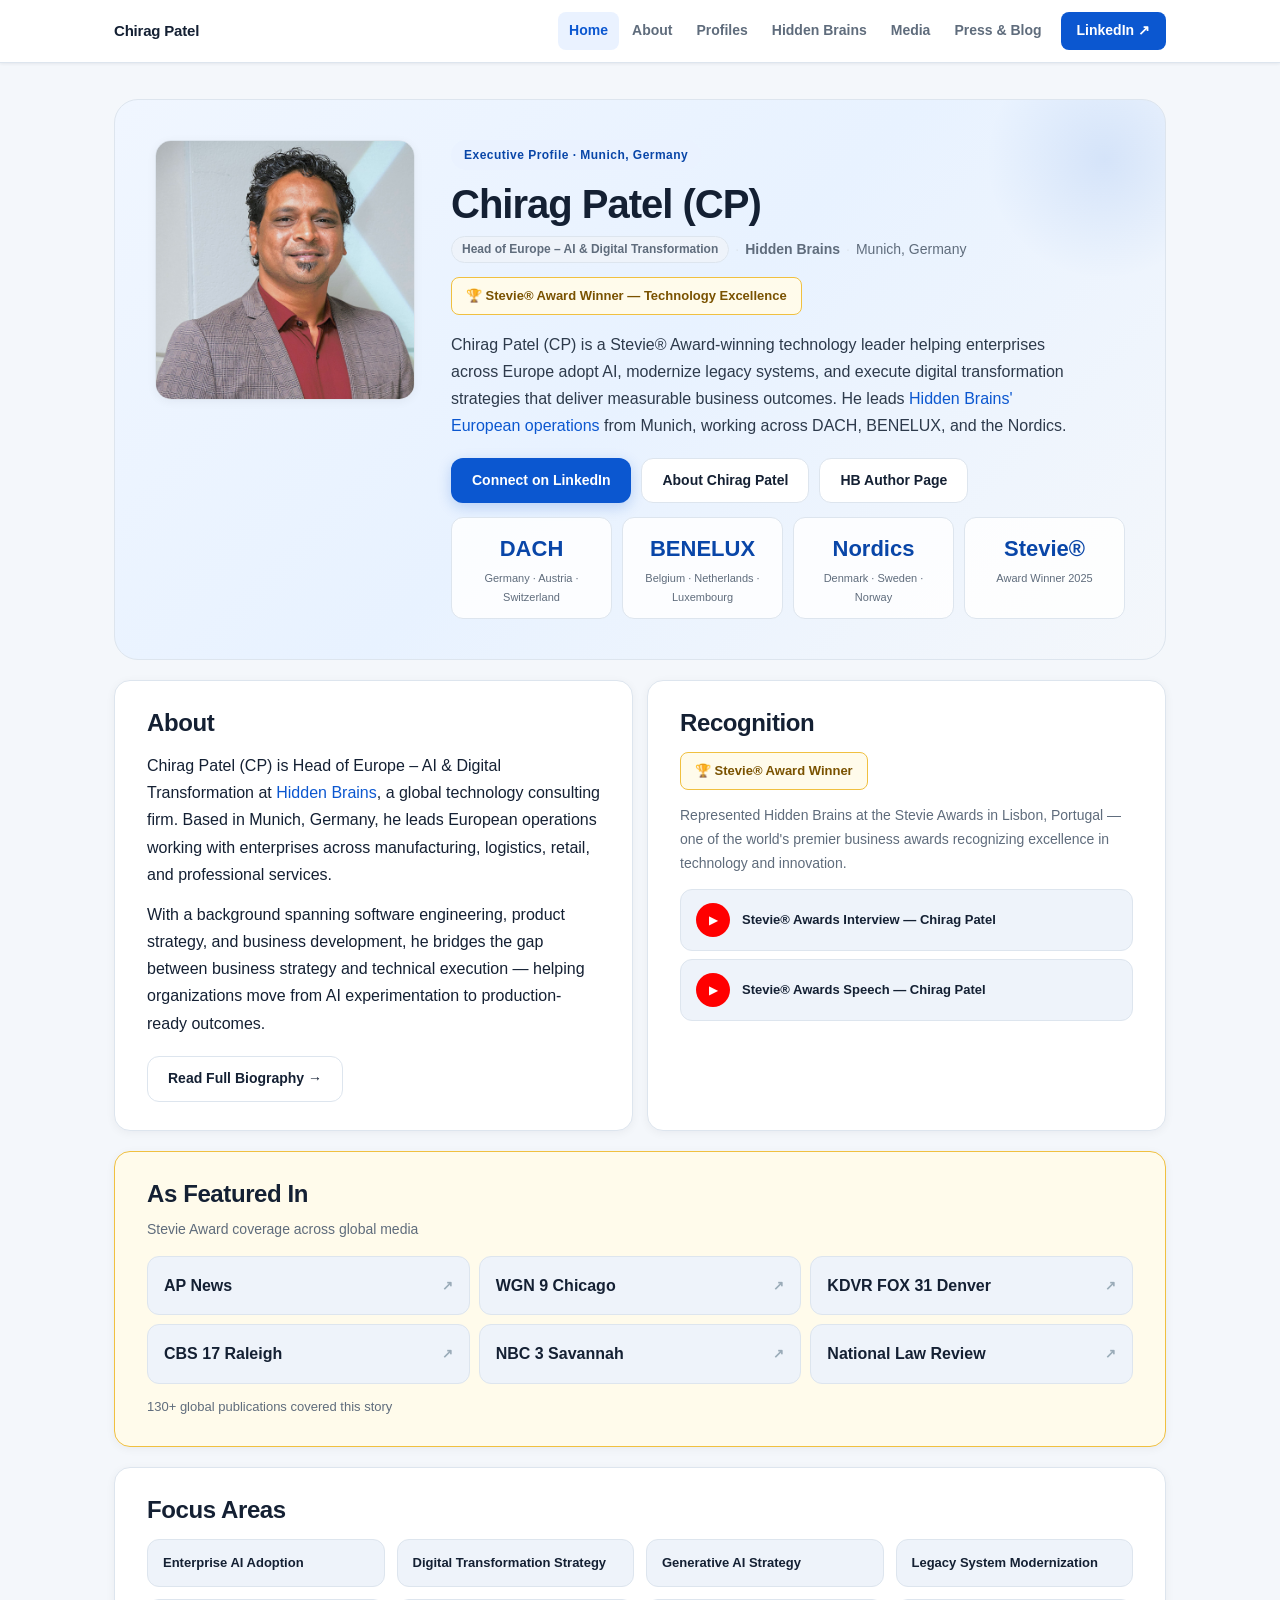
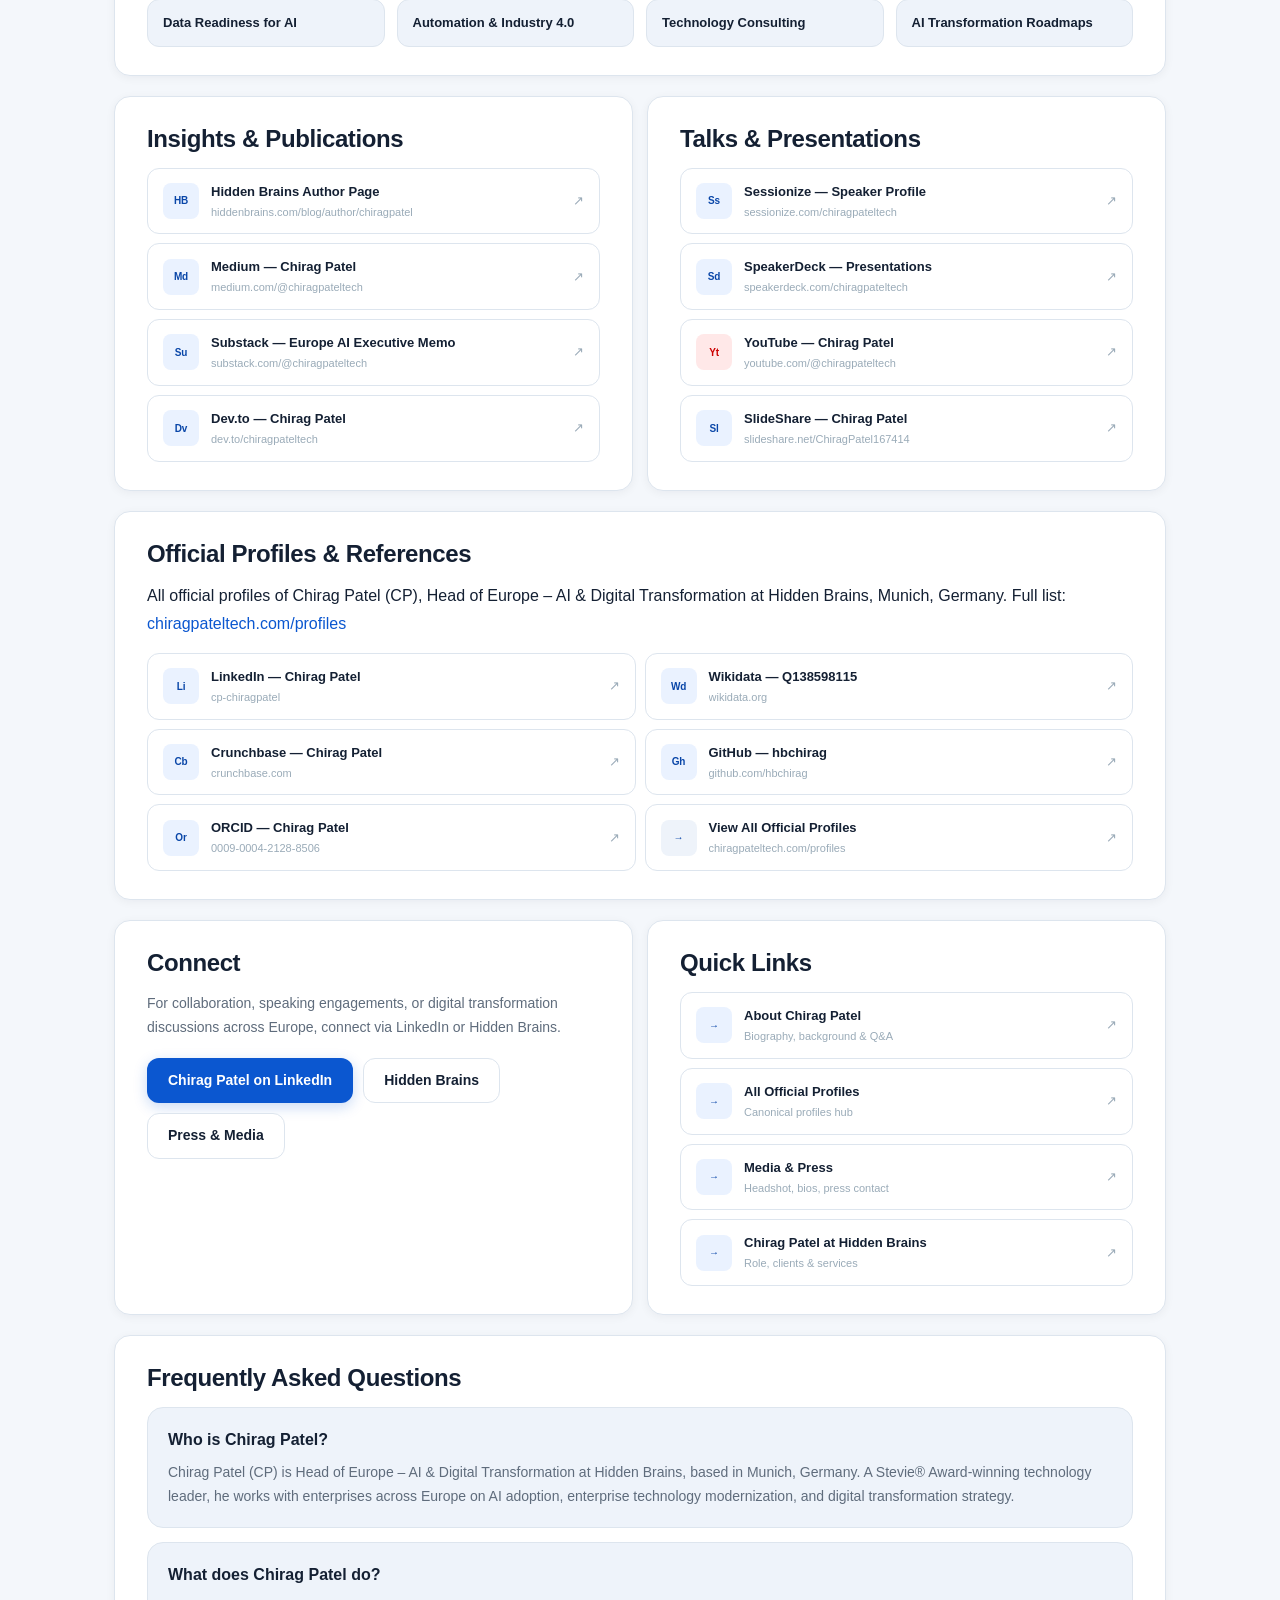
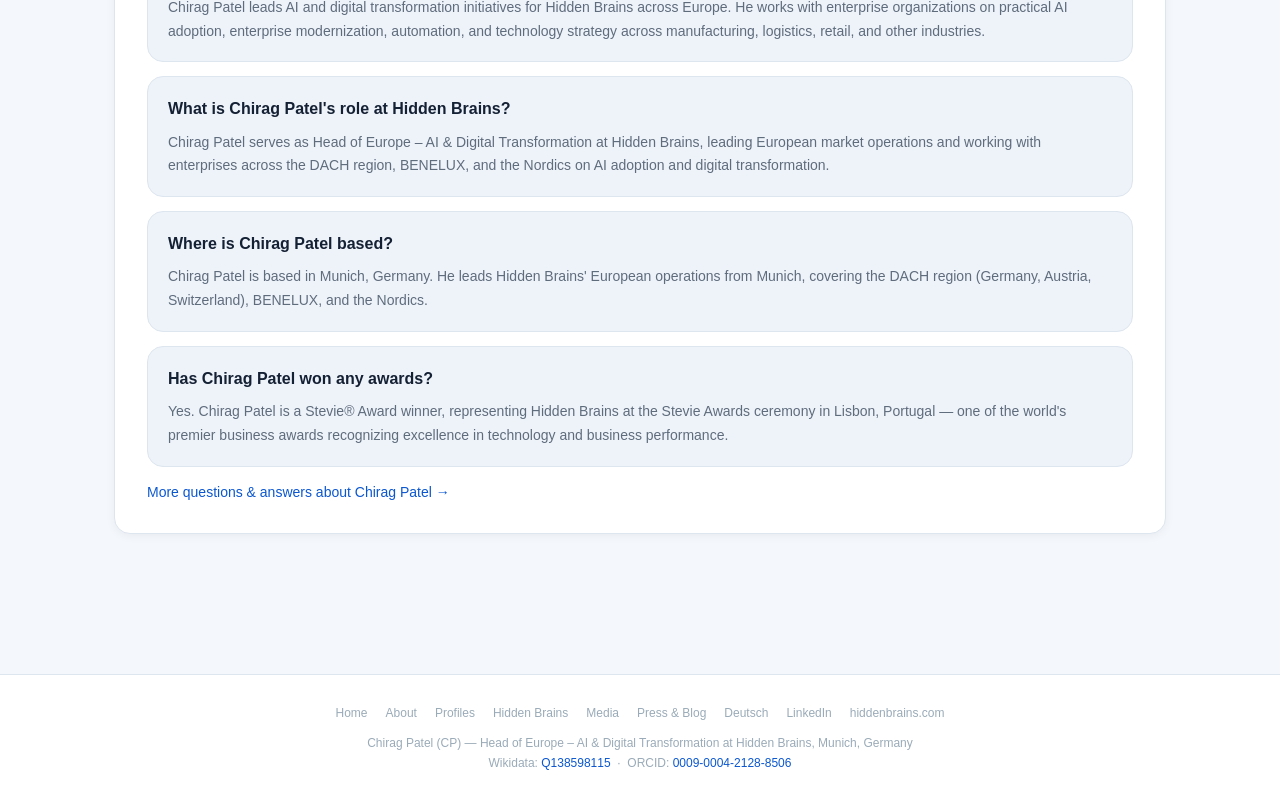
==== commit 2d4add46: "Merge origin/main — resolve index.html conflict Kept main's improved featured section HTML (.feature" ====
--- a/index.html
+++ b/index.html
@@ -108,13 +108,20 @@
 .faq-item{padding:18px 20px;background:var(--bg2);border:1px solid var(--line);border-radius:var(--r-lg);margin-bottom:14px}
 .faq-q{font-size:16px;font-weight:700;color:var(--text);margin-bottom:8px}
 .faq-a{font-size:14px;color:var(--muted);margin:0;line-height:1.7}
-@media(max-width:768px){.hero-section{padding:24px}.profiles-2col{grid-template-columns:1fr}.stat-row{gap:8px}}
-.featured-strip{display:grid;grid-template-columns:repeat(3,1fr);gap:10px}
-.featured-item{display:flex;align-items:center;gap:10px;padding:12px 16px;background:var(--bg2);border:1px solid var(--line);border-radius:var(--r-md);text-decoration:none;color:var(--text);font-size:14px;font-weight:600;transition:border-color .2s,background .2s}
-.featured-item:hover{border-color:var(--gold-border);background:var(--gold-soft);color:var(--gold)}
-.featured-item .fi-arrow{margin-left:auto;color:var(--hint);font-size:13px;flex-shrink:0}
-@media(max-width:900px){.featured-strip{grid-template-columns:repeat(2,1fr)}}
-@media(max-width:480px){.featured-strip{grid-template-columns:1fr}}
+.featured-strip{margin-top:20px}
+.featured-heading{color:var(--gold)}
+.featured-sub{font-size:14px;color:var(--muted);margin:-4px 0 14px}
+.featured-grid{display:grid;grid-template-columns:repeat(3,minmax(0,1fr));gap:9px}
+.featured-link{display:flex;align-items:center;justify-content:space-between;gap:12px;padding:15px 16px;border:1px solid var(--line);border-radius:var(--r-md);background:var(--bg2);color:var(--text);font-weight:700;text-decoration:none;transition:all .18s ease;min-width:0}
+.featured-link:hover{border-color:var(--gold-border);background:var(--gold-soft);color:var(--gold);transform:translateY(-1px);text-decoration:none}
+.featured-name{min-width:0;overflow-wrap:anywhere}
+.featured-note{margin-top:12px;font-size:13px;color:var(--muted)}
+@media(max-width:768px){
+  .hero-section{padding:24px}
+  .profiles-2col{grid-template-columns:1fr}
+  .stat-row{gap:8px}
+  .featured-grid{grid-template-columns:1fr}
+}
 </style>
 </head>
 <body>
@@ -196,18 +203,36 @@
   </div>
 
   <!-- AS FEATURED IN -->
-  <div class="card section-gap" style="background:var(--gold-soft);border-color:var(--gold-border)">
-    <h2 class="sec-title" style="color:var(--gold)">As Featured In</h2>
-    <p style="font-size:14px;color:var(--muted);margin-bottom:14px">Stevie Award coverage across global media</p>
-    <div class="featured-strip">
-      <a class="featured-item" href="https://apnews.com/press-release/ein-presswire-newsmatics/chirag-patel-wins-stevie-award-for-ai-and-digital-transformation-excellence-bff6a86cfa01e59e1eb6a639d35866a0" target="_blank" rel="noopener" title="Chirag Patel Stevie Award — AP News">AP News<span class="fi-arrow">↗</span></a>
-      <a class="featured-item" href="https://wgntv.com/business/press-releases/ein-presswire/901660516/chirag-patel-wins-stevie-award-for-ai-and-digital-transformation-excellence" target="_blank" rel="noopener" title="Chirag Patel Stevie Award — WGN 9 Chicago">WGN 9 Chicago<span class="fi-arrow">↗</span></a>
-      <a class="featured-item" href="https://kdvr.com/business/press-releases/ein-presswire/901660516/chirag-patel-wins-stevie-award-for-ai-and-digital-transformation-excellence" target="_blank" rel="noopener" title="Chirag Patel Stevie Award — KDVR FOX 31 Denver">KDVR FOX 31 Denver<span class="fi-arrow">↗</span></a>
-      <a class="featured-item" href="https://www.cbs17.com/business/press-releases/ein-presswire/901660516/chirag-patel-wins-stevie-award-for-ai-and-digital-transformation-excellence" target="_blank" rel="noopener" title="Chirag Patel Stevie Award — CBS 17 Raleigh">CBS 17 Raleigh<span class="fi-arrow">↗</span></a>
-      <a class="featured-item" href="https://www.wsav.com/business/press-releases/ein-presswire/901660516/chirag-patel-wins-stevie-award-for-ai-and-digital-transformation-excellence" target="_blank" rel="noopener" title="Chirag Patel Stevie Award — NBC 3 Savannah">NBC 3 Savannah<span class="fi-arrow">↗</span></a>
-      <a class="featured-item" href="https://natlawreview.com/press-releases/chirag-patel-wins-stevie-award-ai-and-digital-transformation-excellence" target="_blank" rel="noopener" title="Chirag Patel Stevie Award — National Law Review">National Law Review<span class="fi-arrow">↗</span></a>
-    </div>
-    <p style="font-size:13px;color:var(--muted);margin-top:12px">130+ global publications covered this story</p>
+  <div class="card section-gap featured-strip" style="background:var(--gold-soft);border-color:var(--gold-border)">
+    <h2 class="sec-title featured-heading">As Featured In</h2>
+    <p class="featured-sub">Stevie Award coverage across global media</p>
+    <div class="featured-grid">
+      <a class="featured-link" href="https://apnews.com/press-release/ein-presswire-newsmatics/chirag-patel-wins-stevie-award-for-ai-and-digital-transformation-excellence-bff6a86cfa01e59e1eb6a639d35866a0" target="_blank" rel="noopener" title="AP News coverage of Chirag Patel Stevie Award">
+        <span class="featured-name">AP News</span>
+        <span class="p-arr">↗</span>
+      </a>
+      <a class="featured-link" href="https://wgntv.com/business/press-releases/ein-presswire/901660516/chirag-patel-wins-stevie-award-for-ai-and-digital-transformation-excellence" target="_blank" rel="noopener" title="WGN 9 Chicago coverage of Chirag Patel Stevie Award">
+        <span class="featured-name">WGN 9 Chicago</span>
+        <span class="p-arr">↗</span>
+      </a>
+      <a class="featured-link" href="https://kdvr.com/business/press-releases/ein-presswire/901660516/chirag-patel-wins-stevie-award-for-ai-and-digital-transformation-excellence" target="_blank" rel="noopener" title="KDVR FOX 31 Denver coverage of Chirag Patel Stevie Award">
+        <span class="featured-name">KDVR FOX 31 Denver</span>
+        <span class="p-arr">↗</span>
+      </a>
+      <a class="featured-link" href="https://www.cbs17.com/business/press-releases/ein-presswire/901660516/chirag-patel-wins-stevie-award-for-ai-and-digital-transformation-excellence" target="_blank" rel="noopener" title="CBS 17 Raleigh coverage of Chirag Patel Stevie Award">
+        <span class="featured-name">CBS 17 Raleigh</span>
+        <span class="p-arr">↗</span>
+      </a>
+      <a class="featured-link" href="https://www.wsav.com/business/press-releases/ein-presswire/901660516/chirag-patel-wins-stevie-award-for-ai-and-digital-transformation-excellence" target="_blank" rel="noopener" title="NBC 3 Savannah coverage of Chirag Patel Stevie Award">
+        <span class="featured-name">NBC 3 Savannah</span>
+        <span class="p-arr">↗</span>
+      </a>
+      <a class="featured-link" href="https://natlawreview.com/press-releases/chirag-patel-wins-stevie-award-ai-and-digital-transformation-excellence" target="_blank" rel="noopener" title="National Law Review coverage of Chirag Patel Stevie Award">
+        <span class="featured-name">National Law Review</span>
+        <span class="p-arr">↗</span>
+      </a>
+    </div>
+    <div class="featured-note">130+ global publications covered this story</div>
   </div>
 
   <!-- FOCUS AREAS -->
